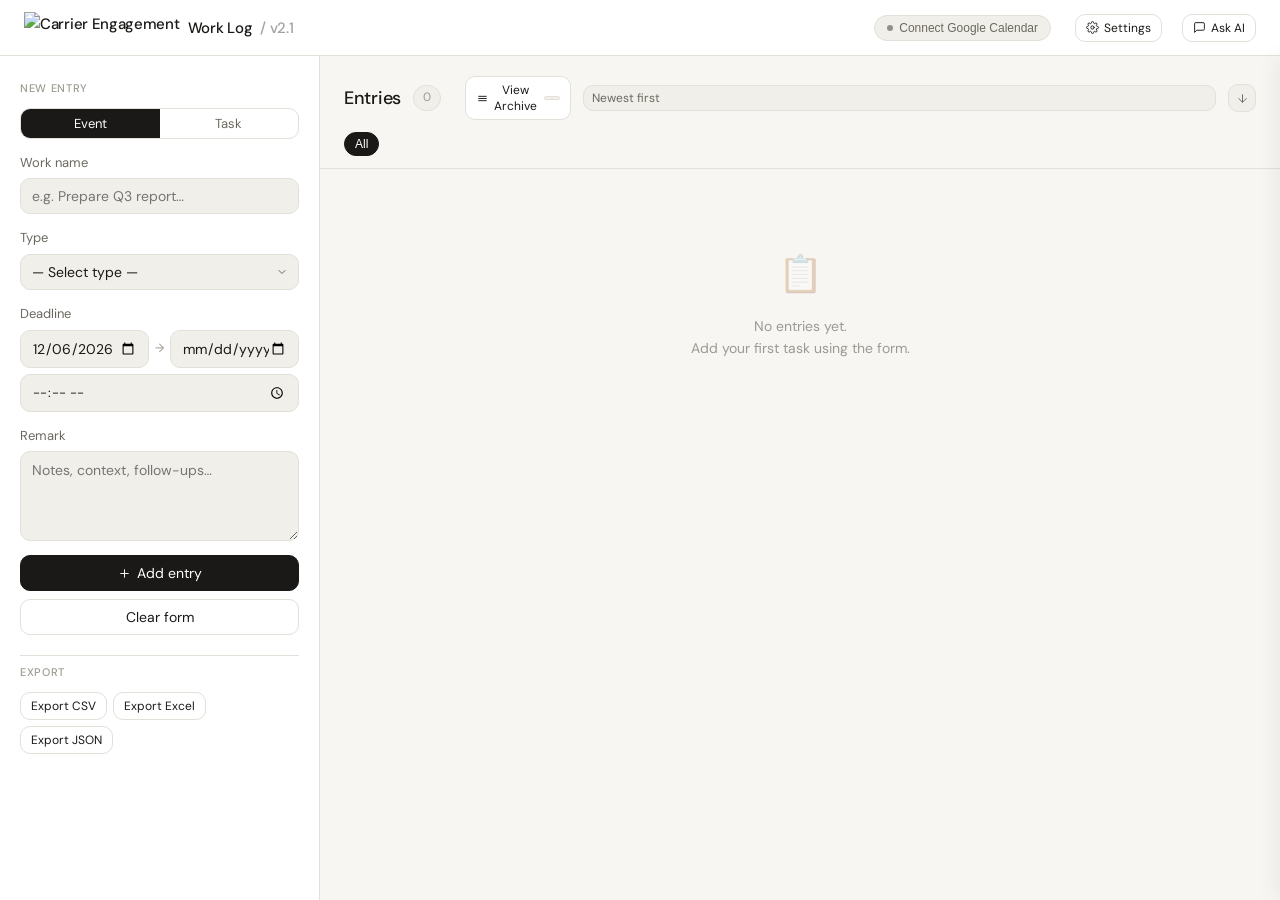
==== Project/worklog.html @ a1c1a995 "Update GCal connect instructions and add run-worklog skill - Revise Connect to Google Calendar modal" ====
<!DOCTYPE html>
<html lang="en">
<head>
<meta charset="UTF-8"/>
<meta name="viewport" content="width=device-width, initial-scale=1.0"/>
<title>Work Log</title>
<link rel="preconnect" href="https://fonts.googleapis.com"/>
<link rel="preconnect" href="https://fonts.gstatic.com" crossorigin/>
<link href="https://fonts.googleapis.com/css2?family=DM+Sans:ital,opsz,wght@0,9..40,300;0,9..40,400;0,9..40,500;1,9..40,300&family=DM+Mono:wght@400;500&display=swap" rel="stylesheet"/>
<style>
*{box-sizing:border-box;margin:0;padding:0;}
:root{
  --bg:#F7F6F3;--surface:#FFFFFF;--surface2:#F0EFE9;
  --border:#E2E0D8;--border2:#C8C6BC;
  --text:#1A1917;--text2:#6B6860;--text3:#9C9A92;
  --accent:#1A1917;--accent-text:#FFFFFF;
  --success:#2D6A4F;--success-bg:#D8F3DC;
  --warn:#92400E;--warn-bg:#FEF3C7;
  --danger:#991B1B;--danger-bg:#FEE2E2;
  --info:#1E40AF;--info-bg:#DBEAFE;
  --radius:10px;--radius-lg:14px;
  --font:'DM Sans',system-ui,sans-serif;
  --mono:'DM Mono',monospace;
  --shadow:0 1px 3px rgba(0,0,0,.06),0 1px 2px rgba(0,0,0,.04);
}
body{font-family:var(--font);background:var(--bg);color:var(--text);min-height:100vh;font-size:15px;line-height:1.6;}
a{color:inherit;}

/* Layout */
.app{display:grid;grid-template-columns:320px 1fr;grid-template-rows:auto 1fr;min-height:100vh;}
.topbar{grid-column:1/-1;background:var(--surface);border-bottom:1px solid var(--border);padding:0 24px;height:56px;display:flex;align-items:center;gap:16px;}
.topbar-logo{font-size:15px;font-weight:500;letter-spacing:-.3px;}
.topbar-logo span{opacity:.4;}
.topbar-spacer{flex:1;}
.gcal-pill{display:flex;align-items:center;gap:6px;font-size:12px;padding:5px 12px;border-radius:99px;border:1px solid var(--border);background:var(--surface2);color:var(--text2);cursor:pointer;transition:border-color .15s;}
.gcal-pill:hover{border-color:var(--border2);}
.gcal-pill.connected{background:var(--success-bg);color:var(--success);border-color:rgba(45,106,79,.25);}
.gcal-dot{width:6px;height:6px;border-radius:50%;background:currentColor;opacity:.7;}

/* Sidebar */
.sidebar{background:var(--surface);border-right:1px solid var(--border);padding:24px 20px;display:flex;flex-direction:column;gap:20px;overflow-y:auto;}
.section-label{font-size:11px;font-weight:500;letter-spacing:.06em;text-transform:uppercase;color:var(--text3);margin-bottom:10px;}
label.field-label{display:block;font-size:13px;color:var(--text2);margin-bottom:5px;font-weight:400;}
input[type=text],input[type=date],input[type=time],textarea,select{
  display:block;width:100%;min-width:0;font-family:var(--font);font-size:14px;
  background:var(--surface2);border:1px solid var(--border);border-radius:var(--radius);
  padding:8px 11px;color:var(--text);outline:none;transition:border-color .15s,box-shadow .15s;
  appearance:none;-webkit-appearance:none;
}
input[type=text]:focus,input[type=date]:focus,input[type=time]:focus,textarea:focus,select:focus{
  border-color:var(--border2);box-shadow:0 0 0 3px rgba(26,25,23,.06);
}
select{background-image:url("data:image/svg+xml,%3Csvg xmlns='http://www.w3.org/2000/svg' width='12' height='12' viewBox='0 0 24 24' fill='none' stroke='%236B6860' stroke-width='2' stroke-linecap='round' stroke-linejoin='round'%3E%3Cpath d='M6 9l6 6 6-6'/%3E%3C/svg%3E");background-repeat:no-repeat;background-position:right 10px center;padding-right:28px;}
textarea{resize:vertical;min-height:90px;line-height:1.5;}
.form-group{margin-bottom:14px;}
.form-group:last-child{margin-bottom:0;}
.btn{display:inline-flex;align-items:center;justify-content:center;gap:6px;font-family:var(--font);font-size:14px;font-weight:400;padding:8px 16px;border-radius:var(--radius);border:1px solid var(--border);background:var(--surface);color:var(--text);cursor:pointer;transition:all .15s;}
.btn:hover{background:var(--surface2);}
.btn-primary{background:var(--accent);color:var(--accent-text);border-color:var(--accent);}
.btn-primary:hover{opacity:.88;background:var(--accent);}
.btn-sm{font-size:12px;padding:5px 10px;}
.btn-danger{color:var(--danger);border-color:rgba(153,27,27,.2);}
.btn-danger:hover{background:var(--danger-bg);}
.sidebar-actions{display:flex;flex-direction:column;gap:8px;}

/* Main */
.main{display:flex;flex-direction:column;overflow:hidden;}
.main-header{padding:20px 24px 0;display:flex;align-items:center;gap:12px;}
.main-header h1{font-size:18px;font-weight:500;letter-spacing:-.3px;}
.entry-count{font-size:12px;color:var(--text3);background:var(--surface2);border:1px solid var(--border);padding:2px 9px;border-radius:99px;}
.main-header-spacer{flex:1;}
.filter-bar{padding:12px 24px;display:flex;gap:6px;flex-wrap:wrap;border-bottom:1px solid var(--border);}
.filter-chip{font-size:12px;padding:4px 10px;border-radius:99px;border:1px solid var(--border);background:var(--surface);color:var(--text2);cursor:pointer;transition:all .12s;}
.filter-chip:hover{border-color:var(--border2);}
.filter-chip.active{background:var(--text);color:#fff;border-color:var(--text);}
.entries{padding:16px 24px;overflow-y:auto;flex:1;display:flex;flex-direction:column;gap:10px;}
.empty-state{text-align:center;padding:60px 24px;color:var(--text3);}
.empty-icon{font-size:36px;margin-bottom:12px;opacity:.3;}
.empty-state p{font-size:14px;}

/* Entry card */
.entry-card{background:var(--surface);border:1px solid var(--border);border-radius:var(--radius-lg);padding:14px 16px;box-shadow:var(--shadow);transition:border-color .15s;}
.entry-card:hover{border-color:var(--border2);}
.entry-card.editing{border-color:var(--border2);box-shadow:0 0 0 3px rgba(26,25,23,.06);}
.entry-top{display:flex;align-items:flex-start;gap:10px;}
.entry-body{flex:1;min-width:0;}
.entry-name{font-size:15px;font-weight:500;color:var(--text);margin-bottom:4px;line-height:1.4;}
.entry-remark{font-size:13px;color:var(--text2);margin-bottom:8px;white-space:pre-wrap;word-break:break-word;}
.entry-meta{display:flex;gap:6px;flex-wrap:wrap;align-items:center;}
.chip{display:inline-flex;align-items:center;gap:4px;font-size:11px;padding:2px 8px;border-radius:99px;border:1px solid var(--border);background:var(--surface2);color:var(--text2);}
.chip.type{background:var(--info-bg);color:var(--info);border-color:rgba(30,64,175,.2);}
.chip.overdue{background:var(--danger-bg);color:var(--danger);border-color:rgba(153,27,27,.25);}
.chip.soon{background:var(--warn-bg);color:var(--warn);border-color:rgba(146,64,14,.25);}
.entry-actions{display:flex;gap:4px;flex-shrink:0;}
.icon-btn{width:30px;height:30px;border-radius:8px;border:none;background:transparent;cursor:pointer;color:var(--text3);display:flex;align-items:center;justify-content:center;transition:all .12s;}
.icon-btn:hover{background:var(--surface2);color:var(--text);}
.icon-btn.del:hover{background:var(--danger-bg);color:var(--danger);}
.icon-btn.cal:hover{background:var(--info-bg);color:var(--info);}
/* Edit mode fields */
.edit-fields{display:flex;flex-direction:column;gap:8px;margin-top:10px;padding-top:10px;border-top:1px solid var(--border);}
.edit-row2{display:grid;grid-template-columns:1fr 1fr 1fr;gap:8px;}
.edit-actions{display:flex;gap:6px;justify-content:flex-end;margin-top:6px;}

/* AI Chat Panel */
.ai-panel{position:fixed;right:0;top:56px;width:360px;height:calc(100vh - 56px);background:var(--surface);border-left:1px solid var(--border);display:flex;flex-direction:column;transform:translateX(100%);transition:transform .25s cubic-bezier(.4,0,.2,1);z-index:50;box-shadow:-4px 0 20px rgba(0,0,0,.06);}
.ai-panel.open{transform:translateX(0);}
.ai-panel-header{padding:16px 18px;border-bottom:1px solid var(--border);display:flex;align-items:center;gap:10px;}
.ai-panel-header h2{font-size:14px;font-weight:500;flex:1;}
.ai-badge{font-size:10px;font-weight:500;letter-spacing:.04em;padding:2px 7px;border-radius:99px;background:var(--surface2);border:1px solid var(--border);color:var(--text3);}
.ai-messages{flex:1;overflow-y:auto;padding:16px;display:flex;flex-direction:column;gap:12px;}
.ai-msg{max-width:90%;font-size:13px;line-height:1.6;}
.ai-msg.user{align-self:flex-end;background:var(--text);color:#fff;padding:8px 12px;border-radius:12px 12px 3px 12px;}
.ai-msg.bot{align-self:flex-start;background:var(--surface2);color:var(--text);padding:8px 12px;border-radius:3px 12px 12px 12px;border:1px solid var(--border);}
.ai-msg.bot.loading{color:var(--text3);}
.ai-input-row{padding:12px 16px;border-top:1px solid var(--border);display:flex;gap:8px;}
.ai-input-row input{flex:1;font-size:13px;}
.ai-suggestions{padding:0 16px 12px;display:flex;flex-wrap:wrap;gap:5px;}
.ai-suggest{font-size:11px;padding:4px 9px;border-radius:99px;border:1px solid var(--border);background:transparent;color:var(--text2);cursor:pointer;transition:all .12s;}
.ai-suggest:hover{background:var(--surface2);border-color:var(--border2);}

/* GCal modal */
.modal-overlay{position:fixed;inset:0;background:rgba(0,0,0,.35);z-index:100;display:flex;align-items:center;justify-content:center;opacity:0;pointer-events:none;transition:opacity .2s;}
.modal-overlay.open{opacity:1;pointer-events:auto;}
.modal{background:var(--surface);border-radius:var(--radius-lg);padding:24px;width:440px;max-width:calc(100vw - 32px);box-shadow:0 20px 60px rgba(0,0,0,.15);}
.modal h2{font-size:16px;font-weight:500;margin-bottom:6px;}
.modal p{font-size:13px;color:var(--text2);margin-bottom:16px;line-height:1.6;}
.modal-steps{font-size:13px;color:var(--text2);margin-bottom:16px;line-height:1.8;counter-reset:step;}
.modal-steps li{counter-increment:step;list-style:none;padding-left:22px;position:relative;}
.modal-steps li::before{content:counter(step);position:absolute;left:0;width:16px;height:16px;border-radius:50%;background:var(--surface2);border:1px solid var(--border);font-size:10px;display:flex;align-items:center;justify-content:center;top:4px;font-family:var(--mono);}
.modal-actions{display:flex;gap:8px;justify-content:flex-end;}
.mono{font-family:var(--mono);font-size:12px;background:var(--surface2);padding:2px 6px;border-radius:4px;border:1px solid var(--border);}

/* Toast */
.toast{position:fixed;bottom:24px;left:50%;transform:translateX(-50%) translateY(16px);background:var(--text);color:#fff;padding:9px 18px;border-radius:var(--radius);font-size:13px;box-shadow:0 4px 16px rgba(0,0,0,.15);opacity:0;transition:all .25s;pointer-events:none;z-index:200;white-space:nowrap;}
.toast.show{opacity:1;transform:translateX(-50%) translateY(0);}

/* Sort bar */
.sort-select{font-size:12px;padding:4px 24px 4px 8px;border-radius:var(--radius);border:1px solid var(--border);background:var(--surface2);color:var(--text2);cursor:pointer;}
.sort-dir-btn{width:28px;height:28px;border-radius:var(--radius);border:1px solid var(--border);background:var(--surface2);color:var(--text2);cursor:pointer;display:inline-flex;align-items:center;justify-content:center;transition:all .15s;flex-shrink:0;}
.sort-dir-btn:hover{border-color:var(--border2);color:var(--text);}

/* Settings overlay */
.settings-overlay{position:fixed;inset:0;background:var(--bg);z-index:150;display:flex;flex-direction:column;transform:translateX(100%);transition:transform .3s cubic-bezier(.4,0,.2,1);}
.settings-overlay.open{transform:translateX(0);}
.settings-topbar{height:56px;background:var(--surface);border-bottom:1px solid var(--border);display:flex;align-items:center;gap:16px;padding:0 24px;flex-shrink:0;}
.settings-topbar h2{font-size:15px;font-weight:500;flex:1;}
.settings-body{flex:1;overflow-y:auto;padding:32px 24px;max-width:720px;margin:0 auto;width:100%;display:flex;flex-direction:column;gap:32px;}
.settings-section{background:var(--surface);border:1px solid var(--border);border-radius:var(--radius-lg);padding:20px 22px;}
.settings-section h3{font-size:13px;font-weight:500;margin-bottom:4px;}
.settings-section .desc{font-size:12px;color:var(--text3);margin-bottom:16px;line-height:1.6;}
.type-row{display:flex;align-items:center;gap:10px;padding:7px 0;border-bottom:1px solid var(--border);}
.type-row:last-child{border-bottom:none;}
.type-color-swatch{width:22px;height:22px;border-radius:5px;border:1px solid var(--border);flex-shrink:0;cursor:pointer;}
.type-label{flex:1;font-size:13px;}
.type-gcal-select{font-size:12px;padding:3px 22px 3px 7px;border-radius:6px;border:1px solid var(--border);background:var(--surface2);color:var(--text2);}
.color-input-wrap{display:flex;align-items:center;gap:6px;}
.color-input-wrap input[type=color]{width:30px;height:30px;padding:2px;border:1px solid var(--border);border-radius:6px;cursor:pointer;background:var(--surface2);}
.color-input-wrap input[type=text]{width:90px;font-size:12px;font-family:var(--mono);padding:5px 8px;}
.add-type-row{display:flex;gap:8px;margin-top:14px;}
.add-type-row input{flex:1;}

/* Changelog modal */
.changelog-body{max-height:60vh;overflow-y:auto;margin:16px 0;}
.cl-version{margin-bottom:18px;}
.cl-version-header{font-size:13px;font-weight:500;color:var(--text);margin-bottom:6px;display:flex;align-items:center;gap:8px;}
.cl-version-tag{font-size:10px;font-weight:500;padding:2px 7px;border-radius:99px;background:var(--success-bg);color:var(--success);border:1px solid rgba(45,106,79,.2);}
.cl-version-tag.old{background:var(--surface2);color:var(--text3);border-color:var(--border);}
.cl-items{font-size:12px;color:var(--text2);line-height:1.9;padding-left:0;list-style:none;}
.cl-items li::before{content:'·  ';color:var(--text3);}

/* Deadline range */
.deadline-range-sep{font-size:12px;color:var(--text3);display:flex;align-items:center;padding:0 2px;flex-shrink:0;}

/* Event/Task mode toggle */
.sync-mode-toggle{display:flex;border:1px solid var(--border);border-radius:var(--radius);overflow:hidden;margin-bottom:14px;}
.sync-mode-btn{flex:1;font-family:var(--font);font-size:13px;padding:6px 0;border:none;background:transparent;color:var(--text2);cursor:pointer;transition:all .15s;}
.sync-mode-btn.active{background:var(--accent);color:var(--accent-text);}
.sync-mode-btn:not(.active):hover{background:var(--surface2);}
.chip.task-mode{background:#EDE9FE;color:#5B21B6;border-color:rgba(91,33,182,.25);}

svg.icon{width:15px;height:15px;stroke:currentColor;fill:none;stroke-width:1.75;stroke-linecap:round;stroke-linejoin:round;flex-shrink:0;}
svg.icon.sm{width:13px;height:13px;}

@media(max-width:700px){
  .app{grid-template-columns:1fr;}
  .sidebar{border-right:none;border-bottom:1px solid var(--border);}
  .ai-panel{width:100%;top:56px;}
}
</style>
<script src="https://cdnjs.cloudflare.com/ajax/libs/xlsx/0.18.5/xlsx.full.min.js"></script>
</head>
<body>

<div class="app" id="app">

  <!-- TOPBAR -->
  <header class="topbar">
    <div class="topbar-logo" style="display:flex;align-items:center;gap:8px;"><img src="ce-logo.png" alt="Carrier Engagement" style="height:32px;width:auto;display:block;"/>Work Log <span id="version-pill" onclick="openChangelog()" style="cursor:pointer;text-decoration:none;" title="View changelog">/ v2.1</span></div>
    <div class="topbar-spacer"></div>
    <button class="gcal-pill" id="gcal-pill" onclick="openGCalModal()">
      <div class="gcal-dot"></div>
      <span id="gcal-pill-text">Connect Google Calendar</span>
    </button>
    <button class="btn btn-sm" onclick="openSettings()" style="gap:5px;margin-left:8px;" title="Settings">
      <svg class="icon sm" viewBox="0 0 24 24"><circle cx="12" cy="12" r="3"/><path d="M19.4 15a1.65 1.65 0 0 0 .33 1.82l.06.06a2 2 0 0 1-2.83 2.83l-.06-.06a1.65 1.65 0 0 0-1.82-.33 1.65 1.65 0 0 0-1 1.51V21a2 2 0 0 1-4 0v-.09A1.65 1.65 0 0 0 9 19.4a1.65 1.65 0 0 0-1.82.33l-.06.06a2 2 0 0 1-2.83-2.83l.06-.06A1.65 1.65 0 0 0 4.68 15a1.65 1.65 0 0 0-1.51-1H3a2 2 0 0 1 0-4h.09A1.65 1.65 0 0 0 4.6 9a1.65 1.65 0 0 0-.33-1.82l-.06-.06a2 2 0 0 1 2.83-2.83l.06.06A1.65 1.65 0 0 0 9 4.68a1.65 1.65 0 0 0 1-1.51V3a2 2 0 0 1 4 0v.09a1.65 1.65 0 0 0 1 1.51 1.65 1.65 0 0 0 1.82-.33l.06-.06a2 2 0 0 1 2.83 2.83l-.06.06A1.65 1.65 0 0 0 19.4 9a1.65 1.65 0 0 0 1.51 1H21a2 2 0 0 1 0 4h-.09a1.65 1.65 0 0 0-1.51 1z"/></svg>
      Settings
    </button>
    <button class="btn btn-sm" onclick="toggleAI()" id="ai-toggle-btn" style="gap:5px;margin-left:4px;">
      <svg class="icon sm" viewBox="0 0 24 24"><path d="M21 15a2 2 0 0 1-2 2H7l-4 4V5a2 2 0 0 1 2-2h14a2 2 0 0 1 2 2z"/></svg>
      Ask AI
    </button>
  </header>

  <!-- SIDEBAR: Add Entry Form -->
  <aside class="sidebar">
    <div>
      <div class="section-label">New entry</div>
      <div class="sync-mode-toggle">
        <button class="sync-mode-btn active" id="mode-event-btn" onclick="setSyncMode('event')">Event</button>
        <button class="sync-mode-btn" id="mode-task-btn" onclick="setSyncMode('task')">Task</button>
      </div>
      <div class="form-group">
        <label class="field-label" for="f-name">Work name</label>
        <input type="text" id="f-name" placeholder="e.g. Prepare Q3 report…"/>
      </div>
      <div class="form-group">
        <label class="field-label" for="f-type">Type</label>
        <select id="f-type"></select>
      </div>
      <div class="form-group">
        <label class="field-label" id="f-deadline-label">Deadline</label>
        <div id="f-deadline-range" style="display:grid;grid-template-columns:1fr auto 1fr;gap:4px;align-items:center;margin-bottom:6px;max-width:100%;overflow:hidden;">
          <input type="date" id="f-deadline" style="min-width:0;width:100%;"/>
          <span class="deadline-range-sep">→</span>
          <input type="date" id="f-deadline-end" style="min-width:0;width:100%;" title="End date (optional — leave blank for single day)"/>
        </div>
        <div id="f-deadline-single" style="display:none;margin-bottom:6px;">
          <input type="date" id="f-deadline-task" style="min-width:0;width:100%;"/>
        </div>
        <input type="time" id="f-time" placeholder="Time (optional)" style="font-size:13px;"/>
      </div>
      <div class="form-group">
        <label class="field-label" for="f-remark">Remark</label>
        <textarea id="f-remark" placeholder="Notes, context, follow-ups…"></textarea>
      </div>
      <div class="sidebar-actions">
        <button class="btn btn-primary" onclick="addEntry()">
          <svg class="icon sm" viewBox="0 0 24 24"><line x1="12" y1="5" x2="12" y2="19"/><line x1="5" y1="12" x2="19" y2="12"/></svg>
          Add entry
        </button>
        <button class="btn" onclick="clearForm()">Clear form</button>
      </div>
    </div>

    <div style="padding-top:8px;border-top:1px solid var(--border);">
      <div class="section-label">Export</div>
      <div style="display:flex;gap:6px;flex-wrap:wrap;">
        <button class="btn btn-sm" onclick="exportCSV()">Export CSV</button>
        <button class="btn btn-sm" onclick="exportXLSX()">Export Excel</button>
        <button class="btn btn-sm" onclick="exportJSON()">Export JSON</button>
      </div>
    </div>
  </aside>

  <!-- MAIN: Entries -->
  <main class="main">
    <div class="main-header">
      <h1 id="main-title">Entries</h1>
      <span class="entry-count" id="entry-count">0</span>
      <div class="main-header-spacer"></div>
      <button class="btn btn-sm" id="view-toggle-btn" onclick="toggleView()" style="gap:5px;background:var(--surface);">
        <svg class="icon sm" viewBox="0 0 24 24"><path d="M5 8h14M5 12h14M5 16h14"/></svg>
        <span id="view-toggle-label">View Archive</span><span id="archive-count" style="font-size:11px;background:var(--surface2);border:1px solid var(--border);border-radius:99px;padding:1px 7px;margin-left:2px;"></span>
      </button>
      <select class="sort-select" id="sort-select" onchange="setSortAndRender(this.value)">
        <option value="newest">Newest first</option>
        <option value="oldest">Oldest first</option>
        <option value="deadline">By deadline</option>
        <option value="name">By name A–Z</option>
      </select>
      <button class="sort-dir-btn" id="sort-dir-btn" onclick="toggleSortDir()" title="Toggle sort direction">
        <svg class="icon sm" viewBox="0 0 24 24"><line x1="12" y1="5" x2="12" y2="19"/><polyline points="19 12 12 19 5 12"/></svg>
      </button>
    </div>
    <div class="filter-bar" id="filter-bar"></div>
    <div class="entries" id="entries-list"></div>
  </main>
</div>

<!-- AI Panel -->
<div class="ai-panel" id="ai-panel">
  <div class="ai-panel-header">
    <svg class="icon" viewBox="0 0 24 24"><path d="M12 2a8 8 0 0 0-8 8c0 3 1.6 5.6 4 7.1V20h8v-2.9c2.4-1.5 4-4.1 4-7.1a8 8 0 0 0-8-8z"/><line x1="9" y1="21" x2="15" y2="21"/></svg>
    <h2>AI Assistant</h2>
    <span class="ai-badge" id="ai-model-badge">Not connected</span>
    <button class="icon-btn" onclick="toggleAI()" style="margin-left:auto;">
      <svg class="icon sm" viewBox="0 0 24 24"><line x1="18" y1="6" x2="6" y2="18"/><line x1="6" y1="6" x2="18" y2="18"/></svg>
    </button>
  </div>
  <!-- API key setup -->
  <div id="ai-setup" style="padding:16px;border-bottom:1px solid var(--border);background:var(--surface2);">
    <div style="font-size:13px;font-weight:500;margin-bottom:6px;">Connect AI (free)</div>
    <div style="font-size:12px;color:var(--text2);margin-bottom:10px;line-height:1.6;">
      Get a free API key from <a href="https://console.groq.com/keys" target="_blank" style="color:var(--info)">console.groq.com/keys</a> — free, no credit card needed. Sign in with Google, click <strong>Create API Key</strong>, copy and paste below.
    </div>
    <div style="display:flex;gap:6px;">
      <input type="password" id="ai-key-input" placeholder="gsk_…" style="flex:1;font-size:12px;padding:6px 9px;"/>
      <button class="btn btn-primary btn-sm" onclick="saveAIKey()">Save</button>
    </div>
    <div style="font-size:11px;color:var(--text3);margin-top:6px;">Key is saved locally in your browser only.</div>
  </div>
  <!-- Model selector (shown when connected) -->
  <div id="ai-model-row" style="display:none;padding:10px 16px;border-bottom:1px solid var(--border);background:var(--surface2);align-items:center;gap:8px;">
    <span style="font-size:12px;color:var(--text2);flex-shrink:0;">Model:</span>
    <select id="ai-model-select" style="flex:1;font-size:12px;padding:4px 8px;" onchange="saveModel()">
      <option value="llama-3.3-70b-versatile">Llama 3.3 70B (recommended)</option>
      <option value="llama-3.1-8b-instant">Llama 3.1 8B (fastest)</option>
    </select>
    <button class="btn btn-sm" onclick="testModel()" style="font-size:11px;padding:4px 8px;flex-shrink:0;">Test</button>
    <button class="btn btn-sm btn-danger" onclick="disconnectAI()" style="font-size:11px;padding:4px 8px;flex-shrink:0;">Disconnect</button>
  </div>
  <div id="ai-custom-model-row" style="display:none;padding:0 16px 10px;background:var(--surface2);border-bottom:1px solid var(--border);">
    <input type="text" id="ai-custom-model-input" placeholder="e.g. mistralai/mistral-7b-instruct:free" style="font-size:12px;padding:6px 9px;" oninput="saveCustomModel()"/>
    <div style="font-size:11px;color:var(--text3);margin-top:4px;">Find model names at <a href="https://console.groq.com/docs/models" target="_blank" style="color:var(--info)">console.groq.com/docs/models</a></div>
  </div>
  <div class="ai-messages" id="ai-messages">
    <div class="ai-msg bot">Paste your free Groq key above to get started. Once connected, I can summarise tasks, find overdue items, add or edit entries, and more.</div>
  </div>
  <div class="ai-suggestions">
    <button class="ai-suggest" onclick="aiSuggest('Summarise my current tasks')">Summarise tasks</button>
    <button class="ai-suggest" onclick="aiSuggest('Which tasks are overdue?')">Overdue tasks</button>
    <button class="ai-suggest" onclick="aiSuggest('What is due this week?')">Due this week</button>
    <button class="ai-suggest" onclick="aiSuggest('Add a task: Team standup, Type: Meeting, Deadline: today')">Add a task</button>
  </div>
  <div class="ai-input-row">
    <input type="text" id="ai-input" placeholder="Ask anything about your work log…" onkeydown="if(event.key==='Enter')sendAI()"/>
    <button class="btn btn-primary btn-sm" onclick="sendAI()">Send</button>
  </div>
</div>

<!-- Google Calendar Modal -->
<div class="modal-overlay" id="gcal-modal">
  <div class="modal">
    <h2>Connect Google Calendar</h2>
    <p style="color:var(--success);background:var(--success-bg);padding:8px 12px;border-radius:8px;font-size:13px;margin-bottom:12px;">✓ The Google Calendar API is completely free — no subscription needed. You only need a free Google account.</p>
    <p>One-time setup (about 5 minutes). After this, connecting is just: <strong>1. Paste Client ID → 2. Click Authorise → 3. Approve in popup</strong> (that's it!):</p>
    <ol class="modal-steps">
      <li>Go to <a href="https://console.cloud.google.com" target="_blank" style="color:var(--info)">console.cloud.google.com</a> and sign in with any Google account. Click <strong>Select a project → New Project</strong>, give it any name, click Create.</li>
      <li>In the search bar type <strong>Google Calendar API</strong>, click it, then click <strong>Enable</strong>. Then do the same for <strong>Google Tasks API</strong>.</li>
      <li>Go to <strong>APIs &amp; Services → Credentials → Create Credentials → OAuth client ID</strong>. Choose <em>Web application</em>. Under "Authorised JavaScript origins" add <span class="mono">https://famelx.github.io</span> and under "Authorised redirect URIs" add <span class="mono">https://famelx.github.io/Work-Log/</span>. Click Create.</li>
      <li>Copy the <strong>Client ID</strong> (the long string ending in <span class="mono">.apps.googleusercontent.com</span>) and paste it below, then click <strong>Authorise with Google</strong>.</li>
    </ol>
    <div class="form-group"><label class="field-label">OAuth Client ID</label><input type="text" id="gcal-client-id" placeholder="xxxx.apps.googleusercontent.com"/></div>
    <div id="gcal-token-section" style="display:none;">
      <p style="font-size:13px;color:var(--success);background:var(--success-bg);padding:8px 12px;border-radius:8px;margin:12px 0 8px;line-height:1.6;"><strong>✓ Popup opened.</strong> A Google sign-in window appeared. <strong>Just approve access</strong> — this page will automatically detect it and connect. No copy-paste needed!</p>
      <p style="font-size:12px;color:var(--text3);margin:12px 0 8px;line-height:1.5;"><em>If the popup was blocked or something goes wrong, you can manually paste the token as a fallback:</em></p>
      <div class="form-group"><label class="field-label">Access token (fallback only)</label><input type="text" id="gcal-token-input" placeholder="ya29.a0…"/></div>
    </div>
    <div class="modal-actions" id="gcal-modal-actions">
      <button class="btn" onclick="closeGCalModal()">Cancel</button>
      <button class="btn btn-primary" onclick="gcalAuthorise()">Authorise with Google</button>
    </div>
  </div>
</div>

<!-- Settings Overlay -->
<div class="settings-overlay" id="settings-overlay">
  <div class="settings-topbar">
    <button class="icon-btn" onclick="closeSettings()" title="Back">
      <svg class="icon" viewBox="0 0 24 24"><line x1="19" y1="12" x2="5" y2="12"/><polyline points="12 19 5 12 12 5"/></svg>
    </button>
    <h2>Settings</h2>
    <button class="btn btn-primary btn-sm" onclick="saveSettings()">Save changes</button>
  </div>
  <div class="settings-body">

    <!-- Task Types -->
    <div class="settings-section">
      <h3>Task Types</h3>
      <div class="desc">Add or remove types available in the entry form. Built-in types cannot be removed.</div>
      <div id="settings-types-list"></div>
      <div class="add-type-row">
        <input type="text" id="new-type-input" placeholder="New type name…" onkeydown="if(event.key==='Enter')addCustomType()"/>
        <button class="btn btn-sm btn-primary" onclick="addCustomType()">Add</button>
      </div>
    </div>

    <!-- Type Colours -->
    <div class="settings-section">
      <h3>Type Colours</h3>
      <div class="desc">Set a colour for each type. This colour appears on entry cards and is used when syncing to Google Calendar.<br>
      Google Calendar colour IDs: 1 Lavender · 2 Sage · 3 Grape · 4 Flamingo · 5 Banana · 6 Tangerine · 7 Peacock · 8 Graphite · 9 Blueberry · 10 Basil · 11 Tomato</div>
      <div id="settings-colors-list"></div>
    </div>

    <!-- UI Colours -->
    <div class="settings-section">
      <h3>Interface Colour</h3>
      <div class="desc">Customise the accent colour used for primary buttons and highlights.</div>
      <div style="display:flex;flex-direction:column;gap:12px;">
        <div style="display:flex;align-items:center;gap:12px;">
          <span style="font-size:13px;color:var(--text2);width:120px;">Accent colour</span>
          <div class="color-input-wrap">
            <input type="color" id="ui-accent-color" value="#1A1917"/>
            <input type="text" id="ui-accent-hex" placeholder="#1A1917" oninput="syncColorFromHex('ui-accent-color','ui-accent-hex')"/>
          </div>
        </div>
        <div style="display:flex;align-items:center;gap:12px;">
          <span style="font-size:13px;color:var(--text2);width:120px;">Background</span>
          <div class="color-input-wrap">
            <input type="color" id="ui-bg-color" value="#F7F6F3"/>
            <input type="text" id="ui-bg-hex" placeholder="#F7F6F3" oninput="syncColorFromHex('ui-bg-color','ui-bg-hex')"/>
          </div>
        </div>
        <div style="display:flex;align-items:center;gap:12px;">
          <span style="font-size:13px;color:var(--text2);width:120px;">Surface</span>
          <div class="color-input-wrap">
            <input type="color" id="ui-surface-color" value="#FFFFFF"/>
            <input type="text" id="ui-surface-hex" placeholder="#FFFFFF" oninput="syncColorFromHex('ui-surface-color','ui-surface-hex')"/>
          </div>
        </div>
        <button class="btn btn-sm" onclick="resetUIColors()" style="align-self:flex-start;">Reset to defaults</button>
      </div>
    </div>

  </div>
</div>

<!-- Changelog Modal -->
<div class="modal-overlay" id="changelog-modal">
  <div class="modal" style="max-width:500px;width:calc(100vw - 32px);">
    <h2>Changelog</h2>
    <div class="changelog-body">
      <div class="cl-version">
        <div class="cl-version-header">v2.1 — June 2025 <span class="cl-version-tag">Latest</span></div>
        <ul class="cl-items">
          <li>Settings page: customise task types, per-type colours with GCal colour ID mapping, and UI accent/background colours</li>
          <li>Deadline date ranges: set a start and end date for multi-day tasks; GCal events span the full range</li>
          <li>Sort direction toggle: flip any sort mode between ascending and descending with one click</li>
          <li>Changelog now embedded in-app (this modal)</li>
        </ul>
      </div>
      <div class="cl-version">
        <div class="cl-version-header">v2.0 <span class="cl-version-tag old">Previous</span></div>
        <ul class="cl-items">
          <li>Google Calendar sync — push, patch on edit, delete on permanent delete, duplicate check</li>
          <li>AI assistant via Groq (Llama 3.3 70B / 3.1 8B) with model switcher and test button</li>
          <li>Archive system: entries move to archive instead of permanent delete, restorable</li>
          <li>Export to CSV (UTF-8 BOM for Thai), Excel (.xlsx via SheetJS), and JSON</li>
          <li>Filter by type chips, sort by newest/oldest/deadline/name</li>
          <li>View Archive toggle with entry count badge</li>
        </ul>
      </div>
      <div class="cl-version">
        <div class="cl-version-header">v1.0 <span class="cl-version-tag old">Initial</span></div>
        <ul class="cl-items">
          <li>Add, edit, delete entries with name, type, deadline, time, remark fields</li>
          <li>localStorage persistence — private per browser</li>
          <li>Responsive two-column layout (sidebar + main)</li>
        </ul>
      </div>
    </div>
    <div class="modal-actions">
      <button class="btn btn-primary" onclick="closeChangelog()">Close</button>
    </div>
  </div>
</div>

<div class="toast" id="toast"></div>

<script>
// ── State ──────────────────────────────────────────────────────────────────
let entries = JSON.parse(localStorage.getItem('wl2_entries') || '[]');
let archived = JSON.parse(localStorage.getItem('wl2_archived') || '[]');
let viewMode = 'active'; // 'active' or 'archive'
let gcalToken = localStorage.getItem('wl2_gcal_token') || null;
let filterType = 'All';
let sortMode = 'newest';
let sortDir = 'desc'; // 'desc' or 'asc'
let editingId = null;
let syncMode = 'event'; // 'event' or 'task'

// ── Settings state ─────────────────────────────────────────────────────────
const BUILTIN_TYPES = ['Meeting','Review','Report','Research','Other'];

function fmtTime12(t){
  if(!t) return '';
  const [h,m] = t.split(':');
  const hr = parseInt(h);
  return (hr%12||12)+':'+m+' '+(hr<12?'AM':'PM');
}

function buildGTaskTitle(entry){
  return entry.time ? `${fmtTime12(entry.time)} | ${entry.name}` : entry.name;
}
let customTypes = JSON.parse(localStorage.getItem('wl2_custom_types') || '[]');
let typeColors = JSON.parse(localStorage.getItem('wl2_type_colors') || '{}');
let typeGCalIds = JSON.parse(localStorage.getItem('wl2_type_gcal_ids') || '{}');
let uiColors = JSON.parse(localStorage.getItem('wl2_ui_colors') || '{}');

function allTypes(){ return [...BUILTIN_TYPES, ...customTypes]; }

// ── OAuth token auto-capture ───────────────────────────────────────────────
// If this page load is the OAuth popup (URL has #access_token=...), grab the
// token, hand it back to the window that opened us, then close.
(function captureOAuthRedirect(){
  if(location.hash && location.hash.indexOf('access_token=')!==-1){
    const params = new URLSearchParams(location.hash.slice(1));
    const token = params.get('access_token');
    if(token && window.opener){
      try{ window.opener.postMessage({type:'wl2_gcal_token', token}, location.origin); }catch(e){}
      // Clean the token out of the address bar then close the popup.
      history.replaceState(null,'',location.pathname + location.search);
      window.close();
    }
  }
})();

// Main-window listener: receive the token the popup sent and connect.
window.addEventListener('message', function(ev){
  if(ev.origin !== location.origin) return;
  if(ev.data && ev.data.type==='wl2_gcal_token' && ev.data.token){
    gcalApplyToken(ev.data.token);
  }
});

// ── Init ───────────────────────────────────────────────────────────────────
(function init(){
  document.getElementById('f-deadline').value = today();
  document.getElementById('f-deadline-task').value = today();
  if(gcalToken){
    document.getElementById('gcal-pill').classList.add('connected');
    document.getElementById('gcal-pill-text').textContent = 'Calendar connected';
  }
  applyUIColors();
  populateTypeSelects();
  render();
})();

function setSyncMode(mode){
  syncMode = mode;
  document.getElementById('mode-event-btn').classList.toggle('active', mode==='event');
  document.getElementById('mode-task-btn').classList.toggle('active', mode==='task');
  document.getElementById('f-deadline-range').style.display = mode==='event' ? 'grid' : 'none';
  document.getElementById('f-deadline-single').style.display = mode==='task' ? 'block' : 'none';
  document.getElementById('f-deadline-label').textContent = mode==='task' ? 'Due date' : 'Deadline';
}

function today(){ return new Date().toISOString().split('T')[0]; }

// ── CRUD ───────────────────────────────────────────────────────────────────
function addEntry(){
  const name = v('f-name'); const type = v('f-type');
  const remark = v('f-remark');
  if(!name){ toast('Enter a work name.'); return; }
  const time = v('f-time');
  const isTask = syncMode === 'task';
  const deadline = isTask ? v('f-deadline-task') : v('f-deadline');
  const deadlineEnd = isTask ? '' : v('f-deadline-end');
  const color = typeColors[type] || null;
  const gcalColorId = typeGCalIds[type] || undefined;
  const entry = {id: Date.now(), name, type, deadline, deadlineEnd, time, remark, color, gcalColorId, syncMode: isTask?'task':'event', created: new Date().toISOString()};
  entries.unshift(entry);
  save(); render(); clearForm();
  toast('Entry added.');
  if(gcalToken && deadline){
    if(isTask) pushToGTask(entry);
    else pushToGCal(entry);
  }
}

function deleteEntry(id){
  if(!confirm('Delete this entry?')) return;
  const entry = entries.find(e=>e.id===id);
  if(entry) entry.syncMode==='task' ? deleteFromGTask(entry) : deleteFromGCal(entry);
  entries = entries.filter(e=>e.id!==id);
  save(); render(); toast('Entry deleted.');
}

function startEdit(id){
  editingId = id; render();
  setTimeout(()=>{ const el = document.getElementById('edit-name-'+id); if(el) el.focus(); },50);
}

function cancelEdit(){ editingId = null; render(); }

function saveEdit(id){
  const e = entries.find(x=>x.id===id); if(!e) return;
  const name = v('edit-name-'+id);
  if(!name){ toast('Name cannot be empty.'); return; }
  e.name = name;
  e.type = v('edit-type-'+id);
  e.time = v('edit-time-'+id);
  e.remark = v('edit-remark-'+id);
  e.color = typeColors[e.type] || e.color || null;
  e.gcalColorId = typeGCalIds[e.type] || undefined;
  if(e.syncMode==='task'){
    e.deadline = v('edit-deadline-task-'+id);
    e.deadlineEnd = '';
  } else {
    e.deadline = v('edit-deadline-'+id);
    e.deadlineEnd = v('edit-deadline-end-'+id);
  }
  editingId = null;
  save(); render(); toast('Entry updated.');
  if(gcalToken && e.deadline){
    if(e.syncMode==='task' && e.gcalTaskId) patchGTask(e);
    else if(e.syncMode!=='task' && e.gcalEventId) patchGCal(e);
  }
}

function save(){ 
  localStorage.setItem('wl2_entries', JSON.stringify(entries)); 
  localStorage.setItem('wl2_archived', JSON.stringify(archived));
}

function archiveEntry(id){
  const e = entries.find(x=>x.id===id); if(!e) return;
  e.archivedAt = new Date().toISOString();
  archived.unshift(e);
  entries = entries.filter(x=>x.id!==id);
  save(); render(); toast('Entry archived. View it in Archive.');
}

function restoreEntry(id){
  const e = archived.find(x=>x.id===id); if(!e) return;
  delete e.archivedAt;
  entries.unshift(e);
  archived = archived.filter(x=>x.id!==id);
  save(); render(); toast('Entry restored to active.');
}

function deleteArchived(id){
  if(!confirm('Permanently delete this entry? This cannot be undone.')) return;
  const entry = archived.find(x=>x.id===id);
  if(entry) entry.syncMode==='task' ? deleteFromGTask(entry) : deleteFromGCal(entry);
  archived = archived.filter(x=>x.id!==id);
  save(); render(); toast('Entry permanently deleted.');
}
function v(id){ return document.getElementById(id)?.value.trim() || ''; }

function clearForm(){
  ['f-name','f-remark','f-time','f-deadline-end'].forEach(id=>document.getElementById(id).value='');
  document.getElementById('f-type').value='';
  document.getElementById('f-deadline').value=today();
  document.getElementById('f-deadline-task').value=today();
}

// ── Render ─────────────────────────────────────────────────────────────────
// ── Sort ───────────────────────────────────────────────────────────────────
function sorted(source){
  const copy = [...source];
  let result;
  if(sortMode==='oldest') result = [...copy].reverse();
  else if(sortMode==='deadline') result = copy.sort((a,b)=>{ if(!a.deadline) return 1; if(!b.deadline) return -1; return a.deadline.localeCompare(b.deadline); });
  else if(sortMode==='name') result = copy.sort((a,b)=>a.name.localeCompare(b.name));
  else result = copy; // newest (already newest-first from unshift)
  if(sortDir==='asc') result = result.reverse();
  return result;
}

function toggleSortDir(){
  sortDir = sortDir==='desc' ? 'asc' : 'desc';
  const btn = document.getElementById('sort-dir-btn');
  if(btn){
    btn.title = sortDir==='asc' ? 'Currently ascending — click for descending' : 'Currently descending — click for ascending';
    btn.innerHTML = sortDir==='asc'
      ? `<svg class="icon sm" viewBox="0 0 24 24"><line x1="12" y1="19" x2="12" y2="5"/><polyline points="5 12 12 5 19 12"/></svg>`
      : `<svg class="icon sm" viewBox="0 0 24 24"><line x1="12" y1="5" x2="12" y2="19"/><polyline points="19 12 12 19 5 12"/></svg>`;
  }
  render();
}

function populateTypeSelects(){
  const types = allTypes();
  const makeOpts = (selected='') => `<option value="">— Select type —</option>`+types.map(t=>`<option${selected===t?' selected':''}>${esc(t)}</option>`).join('');
  const fs = document.getElementById('f-type');
  if(fs){ const cur=fs.value; fs.innerHTML=makeOpts(cur); }
}

function toggleView(){
  viewMode = viewMode==='active' ? 'archive' : 'active';
  filterType = 'All';
  document.getElementById('view-toggle-label').textContent = viewMode==='active' ? 'View Archive' : 'Back to Active';
  document.getElementById('main-title').textContent = viewMode==='active' ? 'Entries' : 'Archive';
  document.querySelector('.sidebar').style.opacity = viewMode==='archive' ? '0.4' : '1';
  document.querySelector('.sidebar').style.pointerEvents = viewMode==='archive' ? 'none' : '';
  render();
}

function render(){
  const source = viewMode==='active' ? entries : archived;
  const types = ['All', ...new Set(source.map(e=>e.type).filter(Boolean))];
  const fb = document.getElementById('filter-bar');
  fb.innerHTML = types.map(t=>`<button class="filter-chip${filterType===t?' active':''}" onclick="setFilter('${esc(t)}')">${esc(t)}</button>`).join('');

  // Update archive count badge
  const archiveBadge = document.getElementById('archive-count');
  if(archiveBadge) archiveBadge.textContent = archived.length > 0 ? archived.length : '';

  const shown = filterType==='All' ? sorted(source) : sorted(source).filter(e=>e.type===filterType);
  document.getElementById('entry-count').textContent = shown.length;
  const list = document.getElementById('entries-list');
  if(!shown.length){
    const msg = viewMode==='archive' ? 'No archived entries.' : 'No entries yet.<br>Add your first task using the form.';
    const icon = viewMode==='archive' ? '🗄️' : '📋';
    list.innerHTML=`<div class="empty-state"><div class="empty-icon">${icon}</div><p>${msg}</p></div>`;
    return;
  }
  list.innerHTML = shown.map(e => entryHTML(e, viewMode==='archive')).join('');
}

function entryHTML(e, isArchived=false){
  const cardColor = e.color || typeColors[e.type] || null;
  const status = deadlineStatus(e.deadline, e.deadlineEnd);
  const isEditing = editingId === e.id;
  const types = allTypes();
  const typeOpts = types.map(t=>`<option${e.type===t?' selected':''}>${esc(t)}</option>`).join('');
  const colorStyle = cardColor ? ` style="border-left:3px solid ${esc(cardColor)};padding-left:13px;"` : '';

  const isTaskEntry = e.syncMode === 'task';
  if(isEditing) return `
    <div class="entry-card editing" id="card-${e.id}">
      <div class="entry-top">
        <div class="entry-body">
          <div class="edit-fields">
            <div><label class="field-label">Work name</label><input type="text" id="edit-name-${e.id}" value="${esc(e.name)}"/></div>
            <div class="edit-row2">
              <div><label class="field-label">Type</label>
                <select id="edit-type-${e.id}"><option value="">— type —</option>${typeOpts}</select>
              </div>
              ${isTaskEntry ? `
              <div style="grid-column:span 2"><label class="field-label">Due date</label><input type="date" id="edit-deadline-task-${e.id}" value="${e.deadline||''}"/></div>
              ` : `
              <div><label class="field-label">Start date</label><input type="date" id="edit-deadline-${e.id}" value="${e.deadline||''}"/></div>
              <div><label class="field-label">End date</label><input type="date" id="edit-deadline-end-${e.id}" value="${e.deadlineEnd||''}" title="Leave blank for single day"/></div>
              `}
            </div>
            <div><label class="field-label">Time${isTaskEntry?' (shown in task title)':''}</label><input type="time" id="edit-time-${e.id}" value="${e.time||''}"/></div>
            <div><label class="field-label">Remark</label><textarea id="edit-remark-${e.id}" style="min-height:70px;">${esc(e.remark||'')}</textarea></div>
            <div class="edit-actions">
              <button class="btn btn-sm" onclick="cancelEdit()">Cancel</button>
              <button class="btn btn-primary btn-sm" onclick="saveEdit(${e.id})">Save changes</button>
            </div>
          </div>
        </div>
      </div>
    </div>`;

  const typeChip = e.type ? (() => {
    const dot = cardColor ? `<span style="width:7px;height:7px;border-radius:50%;background:${esc(cardColor)};display:inline-block;margin-right:3px;flex-shrink:0;vertical-align:middle;"></span>` : '';
    const chipStyle = cardColor ? ` style="background:${esc(cardColor)}22;color:${esc(cardColor)};border-color:${esc(cardColor)}55;"` : '';
    return `<span class="chip type"${chipStyle}>${dot}${esc(e.type)}</span>`;
  })() : '';

  const deadlineChip = e.deadline ? (() => {
    const rangeStr = e.deadlineEnd ? `${fmtDate(e.deadline)} → ${fmtDate(e.deadlineEnd)}` : fmtDate(e.deadline);
    const timeStr = e.time ? ' · '+fmtTime(e.time) : '';
    const statusLabel = status===' overdue' ? ' · overdue' : status===' soon' ? ' · soon' : '';
    return `<span class="chip deadline${status}">${rangeStr}${timeStr}${statusLabel}</span>`;
  })() : '';

  return `
    <div class="entry-card" id="card-${e.id}"${colorStyle}>
      <div class="entry-top">
        <div class="entry-body">
          <div class="entry-name">${esc(e.name)}</div>
          ${e.remark?`<div class="entry-remark">${esc(e.remark)}</div>`:''}
          <div class="entry-meta">
            ${isTaskEntry?`<span class="chip task-mode">Task</span>`:''}
            ${typeChip}
            ${deadlineChip}
          </div>
        </div>
        <div class="entry-actions">
          ${isArchived ? `
            <button class="icon-btn" title="Restore to active" onclick="restoreEntry(${e.id})" style="color:var(--success);">${restoreIcon()}</button>
            <button class="icon-btn del" title="Delete permanently" onclick="deleteArchived(${e.id})">${trashIcon()}</button>
          ` : `
            ${gcalToken&&e.deadline?(isTaskEntry
              ?`<button class="icon-btn cal" title="Sync to Google Tasks" onclick="pushToGTask(entries.find(x=>x.id===${e.id}))">${taskSyncIcon()}</button>`
              :`<button class="icon-btn cal" title="Sync to Google Calendar" onclick="pushToGCal(entries.find(x=>x.id===${e.id}))">${calIcon()}</button>`)
            :''}
            <button class="icon-btn" title="Edit entry" onclick="startEdit(${e.id})">${editIcon()}</button>
            <button class="icon-btn" title="Archive entry" onclick="archiveEntry(${e.id})" style="color:var(--text3);">${archiveIcon()}</button>
            <button class="icon-btn del" title="Delete permanently" onclick="deleteEntry(${e.id})">${trashIcon()}</button>
          `}
        </div>
      </div>
    </div>`;
}

function deadlineStatus(d, dEnd){
  const check = dEnd || d;
  if(!check) return '';
  const now = new Date(); now.setHours(0,0,0,0);
  const dl = new Date(check); dl.setHours(0,0,0,0);
  const diff = Math.round((dl-now)/(86400000));
  if(diff<0) return ' overdue';
  if(diff<=3) return ' soon';
  return '';
}

function fmtDate(d){
  if(!d) return '';
  const [y,m,day] = d.split('-');
  return ['Jan','Feb','Mar','Apr','May','Jun','Jul','Aug','Sep','Oct','Nov','Dec'][+m-1]+' '+parseInt(day)+', '+y;
}

function fmtTime(t){
  if(!t) return '';
  const [h,m] = t.split(':');
  const hr = parseInt(h);
  return (hr%12||12)+':'+m+(hr<12?'AM':'PM');
}
function esc(s){ return String(s||'').replace(/&/g,'&amp;').replace(/</g,'&lt;').replace(/>/g,'&gt;').replace(/"/g,'&quot;'); }
function setFilter(t){ filterType=t; render(); }
function setSortAndRender(v){ sortMode=v; render(); }

// ── Icons ──────────────────────────────────────────────────────────────────
function editIcon(){return`<svg class="icon sm" viewBox="0 0 24 24"><path d="M11 4H4a2 2 0 0 0-2 2v14a2 2 0 0 0 2 2h14a2 2 0 0 0 2-2v-7"/><path d="M18.5 2.5a2.121 2.121 0 0 1 3 3L12 15l-4 1 1-4 9.5-9.5z"/></svg>`;}
function trashIcon(){return`<svg class="icon sm" viewBox="0 0 24 24"><polyline points="3 6 5 6 21 6"/><path d="M19 6l-1 14H6L5 6"/><path d="M10 11v6"/><path d="M14 11v6"/><path d="M9 6V4h6v2"/></svg>`;}
function archiveIcon(){return`<svg class="icon sm" viewBox="0 0 24 24"><polyline points="21 8 21 21 3 21 3 8"/><rect x="1" y="3" width="22" height="5"/><line x1="10" y1="12" x2="14" y2="12"/></svg>`;}
function restoreIcon(){return`<svg class="icon sm" viewBox="0 0 24 24"><polyline points="1 4 1 10 7 10"/><path d="M3.51 15a9 9 0 1 0 .49-4"/></svg>`;}
function calIcon(){return`<svg class="icon sm" viewBox="0 0 24 24"><rect x="3" y="4" width="18" height="18" rx="2"/><line x1="16" y1="2" x2="16" y2="6"/><line x1="8" y1="2" x2="8" y2="6"/><line x1="3" y1="10" x2="21" y2="10"/></svg>`;}
function taskSyncIcon(){return`<svg class="icon sm" viewBox="0 0 24 24"><path d="M9 11l3 3L22 4"/><path d="M21 12v7a2 2 0 0 1-2 2H5a2 2 0 0 1-2-2V5a2 2 0 0 1 2-2h11"/></svg>`;}

// ── Export ─────────────────────────────────────────────────────────────────
function exportCSV(){
  const rows = [['Name','Type','Deadline','Time','Remark','Created'],...entries.map(e=>[e.name,e.type||'',e.deadline||'',e.time||'',e.remark||'',e.created])];
  const csv = rows.map(r=>r.map(c=>'"'+String(c).replace(/"/g,'""')+'"').join(',')).join('\n');
  // \uFEFF = UTF-8 BOM — required for Excel to correctly read Thai and other non-ASCII characters
  dl('worklog.csv','data:text/csv;charset=utf-8,'+encodeURIComponent('\uFEFF'+csv));
}
function exportJSON(){ dl('worklog.json','data:application/json;charset=utf-8,'+encodeURIComponent(JSON.stringify(entries,null,2))); }
function exportXLSX(){
  if(typeof XLSX === 'undefined'){ toast('SheetJS not loaded yet, try again.'); return; }
  const rows = [
    ['Name','Type','Deadline','Time','Remark','Created'],
    ...entries.map(e=>[e.name,e.type||'',e.deadline||'',e.time||'',e.remark||'',e.created])
  ];
  const ws = XLSX.utils.aoa_to_sheet(rows);
  // Column widths
  ws['!cols'] = [{wch:30},{wch:12},{wch:14},{wch:10},{wch:40},{wch:22}];
  const wb = XLSX.utils.book_new();
  XLSX.utils.book_append_sheet(wb, ws, 'Work Log');
  XLSX.writeFile(wb, 'worklog.xlsx');
}
function dl(name,href){ const a=document.createElement('a'); a.href=href; a.download=name; a.click(); }

// ── Toast ──────────────────────────────────────────────────────────────────
function toast(msg,dur=2400){
  const el=document.getElementById('toast');
  el.textContent=msg; el.classList.add('show');
  setTimeout(()=>el.classList.remove('show'),dur);
}

// ── Google Calendar ────────────────────────────────────────────────────────
function openGCalModal(){ document.getElementById('gcal-modal').classList.add('open'); }
function closeGCalModal(){ document.getElementById('gcal-modal').classList.remove('open'); }

function gcalAuthorise(){
  const cid = document.getElementById('gcal-client-id').value.trim();
  if(!cid){ toast('Paste your Client ID first.'); return; }
  const scope = encodeURIComponent('https://www.googleapis.com/auth/calendar.events https://www.googleapis.com/auth/tasks');
  const redirect = encodeURIComponent('https://famelx.github.io/Work-Log/');
  window.open(`https://accounts.google.com/o/oauth2/v2/auth?client_id=${encodeURIComponent(cid)}&redirect_uri=${redirect}&response_type=token&scope=${scope}&prompt=consent`,'gcal_oauth','width=520,height=620');
  // The popup will auto-send the token back via postMessage; show the manual
  // paste box only as a fallback in case the popup can't reach us.
  document.getElementById('gcal-token-section').style.display='block';
  document.getElementById('gcal-modal-actions').innerHTML=`<button class="btn" onclick="closeGCalModal()">Cancel</button><button class="btn btn-primary" onclick="gcalSaveToken()">Connect manually</button>`;
}

function gcalSaveToken(){
  const t = document.getElementById('gcal-token-input').value.trim();
  if(!t){ toast('Paste the access_token first.'); return; }
  gcalApplyToken(t);
}

// Shared: store the token and flip the UI to connected. Called both by the
// automatic postMessage capture and by the manual-paste fallback.
function gcalApplyToken(t){
  gcalToken=t; localStorage.setItem('wl2_gcal_token',t);
  document.getElementById('gcal-pill').classList.add('connected');
  document.getElementById('gcal-pill-text').textContent='Calendar connected';
  closeGCalModal(); toast('Google Calendar connected!'); render();
}

function buildGCalEvent(entry){
  const desc = [entry.type ? `Type: ${entry.type}` : '', entry.remark || ''].filter(Boolean).join('\n');
  const colorId = entry.gcalColorId || undefined;
  let start, end;
  if(entry.time){
    start = {dateTime: `${entry.deadline}T${entry.time}:00`, timeZone: Intl.DateTimeFormat().resolvedOptions().timeZone};
    const endDate = entry.deadlineEnd || entry.deadline;
    end   = {dateTime: `${endDate}T${entry.time}:00`, timeZone: Intl.DateTimeFormat().resolvedOptions().timeZone};
  } else if(entry.deadlineEnd){
    // Multi-day all-day event: GCal end date is exclusive, so add 1 day
    const endExclusive = new Date(entry.deadlineEnd);
    endExclusive.setDate(endExclusive.getDate()+1);
    start = {date: entry.deadline};
    end   = {date: endExclusive.toISOString().split('T')[0]};
  } else {
    start = {date: entry.deadline};
    end   = {date: entry.deadline};
  }
  return {summary:entry.name, description:desc, start, end, ...(colorId&&{colorId})};
}

async function pushToGCal(entry){
  if(!gcalToken||!entry?.deadline){ toast('No deadline set.'); return; }
  try{
    // ── Duplicate check ──────────────────────────────────────────────────
    const dayStart = entry.deadline+'T00:00:00Z';
    const dayEnd   = entry.deadline+'T23:59:59Z';
    const listRes  = await fetch(
      `https://www.googleapis.com/calendar/v3/calendars/primary/events?timeMin=${dayStart}&timeMax=${dayEnd}&singleEvents=true`,
      {headers:{Authorization:`Bearer ${gcalToken}`}}
    );
    if(listRes.ok){
      const listData = await listRes.json();
      const dup = (listData.items||[]).find(ev=>ev.summary===entry.name);
      if(dup){
        // Store the existing event ID so future edits can PATCH it
        entry.gcalEventId = dup.id;
        save();
        toast(`Already in Calendar on ${fmtDate(entry.deadline)} — skipped.`);
        return;
      }
    }
    // ── Create new event ─────────────────────────────────────────────────
    const res = await fetch('https://www.googleapis.com/calendar/v3/calendars/primary/events',{
      method:'POST', headers:{Authorization:`Bearer ${gcalToken}`,'Content-Type':'application/json'},
      body:JSON.stringify(buildGCalEvent(entry))
    });
    if(res.ok){
      const created = await res.json();
      entry.gcalEventId = created.id; // save for future delete/patch
      save();
      toast(`"${entry.name}" added to Google Calendar.`);
    } else {
      const err = await res.json();
      toast('Calendar error — ' + (err.error?.message||'token may have expired.'));
    }
  }catch(e){ toast('Could not reach Google Calendar.'); }
}

async function patchGCal(entry){
  if(!gcalToken||!entry?.gcalEventId) return;
  try{
    const res = await fetch(
      `https://www.googleapis.com/calendar/v3/calendars/primary/events/${entry.gcalEventId}`,
      {method:'PATCH', headers:{Authorization:`Bearer ${gcalToken}`,'Content-Type':'application/json'},
       body:JSON.stringify(buildGCalEvent(entry))}
    );
    if(res.ok) toast(`Calendar event updated for "${entry.name}".`);
    else toast('Calendar update failed — token may have expired.');
  }catch{ toast('Could not reach Google Calendar.'); }
}

async function deleteFromGCal(entry){
  if(!gcalToken||!entry?.gcalEventId) return;
  try{
    const res = await fetch(
      `https://www.googleapis.com/calendar/v3/calendars/primary/events/${entry.gcalEventId}`,
      {method:'DELETE', headers:{Authorization:`Bearer ${gcalToken}`}}
    );
    if(res.ok||res.status===204) toast(`Calendar event removed for "${entry.name}".`);
    else toast('Calendar delete failed — token may have expired. Remove manually.');
  }catch{ toast('Could not reach Google Calendar.'); }
}

// ── Google Tasks ────────────────────────────────────────────────────────────
async function pushToGTask(entry){
  if(!gcalToken||!entry?.deadline){ toast('No due date set.'); return; }
  try{
    // Duplicate check — fetch all tasks and match by title
    const listRes = await fetch('https://tasks.googleapis.com/tasks/v1/lists/@default/tasks?showCompleted=false',
      {headers:{Authorization:`Bearer ${gcalToken}`}});
    if(listRes.ok){
      const listData = await listRes.json();
      const titleToCheck = buildGTaskTitle(entry);
      const dup = (listData.items||[]).find(t=>t.title===titleToCheck);
      if(dup){
        entry.gcalTaskId = dup.id; save();
        toast(`Already in Google Tasks — skipped.`); return;
      }
    }
    const body = {
      title: buildGTaskTitle(entry),
      notes: entry.remark || '',
      due: entry.deadline+'T00:00:00.000Z',
      status: 'needsAction'
    };
    const res = await fetch('https://tasks.googleapis.com/tasks/v1/lists/@default/tasks',{
      method:'POST', headers:{Authorization:`Bearer ${gcalToken}`,'Content-Type':'application/json'},
      body:JSON.stringify(body)
    });
    if(res.ok){
      const created = await res.json();
      entry.gcalTaskId = created.id; save();
      toast(`"${entry.name}" added to Google Tasks.`);
    } else {
      const err = await res.json();
      toast('Tasks error — '+(err.error?.message||'token may have expired.'));
    }
  }catch{ toast('Could not reach Google Tasks.'); }
}

async function patchGTask(entry){
  if(!gcalToken||!entry?.gcalTaskId) return;
  try{
    const body = {
      title: buildGTaskTitle(entry),
      notes: entry.remark || '',
      due: entry.deadline+'T00:00:00.000Z'
    };
    const res = await fetch(`https://tasks.googleapis.com/tasks/v1/lists/@default/tasks/${entry.gcalTaskId}`,{
      method:'PATCH', headers:{Authorization:`Bearer ${gcalToken}`,'Content-Type':'application/json'},
      body:JSON.stringify(body)
    });
    if(res.ok) toast(`Task updated for "${entry.name}".`);
    else toast('Task update failed — token may have expired.');
  }catch{ toast('Could not reach Google Tasks.'); }
}

async function deleteFromGTask(entry){
  if(!gcalToken||!entry?.gcalTaskId) return;
  try{
    const res = await fetch(`https://tasks.googleapis.com/tasks/v1/lists/@default/tasks/${entry.gcalTaskId}`,{
      method:'DELETE', headers:{Authorization:`Bearer ${gcalToken}`}
    });
    if(res.ok||res.status===204) toast(`Task removed for "${entry.name}".`);
    else toast('Task delete failed — token may have expired. Remove manually.');
  }catch{ toast('Could not reach Google Tasks.'); }
}

// ── Settings ───────────────────────────────────────────────────────────────
const GCAL_COLOR_OPTIONS = [
  {id:'',label:'— None —'},
  {id:'1',label:'1 · Lavender'},{id:'2',label:'2 · Sage'},{id:'3',label:'3 · Grape'},
  {id:'4',label:'4 · Flamingo'},{id:'5',label:'5 · Banana'},{id:'6',label:'6 · Tangerine'},
  {id:'7',label:'7 · Peacock'},{id:'8',label:'8 · Graphite'},{id:'9',label:'9 · Blueberry'},
  {id:'10',label:'10 · Basil'},{id:'11',label:'11 · Tomato'}
];

function openSettings(){
  buildSettingsUI();
  document.getElementById('settings-overlay').classList.add('open');
}
function closeSettings(){ document.getElementById('settings-overlay').classList.remove('open'); }

function buildSettingsUI(){
  // Types list
  const typesList = document.getElementById('settings-types-list');
  typesList.innerHTML = allTypes().map(t => {
    const isBuiltin = BUILTIN_TYPES.includes(t);
    const color = typeColors[t] || '#888888';
    const gcalId = typeGCalIds[t] || '';
    const gcalOpts = GCAL_COLOR_OPTIONS.map(o=>`<option value="${o.id}"${gcalId===o.id?' selected':''}>${esc(o.label)}</option>`).join('');
    return `<div class="type-row" id="type-row-${esc(t)}">
      <div class="color-input-wrap" style="gap:4px;">
        <input type="color" id="tc-color-${esc(t)}" value="${color}" oninput="document.getElementById('tc-hex-${esc(t)}').value=this.value;" onchange="syncTypeColorHex('${esc(t)}')">
        <input type="text" id="tc-hex-${esc(t)}" value="${color}" style="width:78px;font-size:11px;" oninput="(function(v,id){if(/^#[0-9a-fA-F]{6}$/.test(v))document.getElementById('tc-color-'+id).value=v;})( this.value,'${esc(t)}'  )">
      </div>
      <span class="type-label">${esc(t)}${isBuiltin?'':' <span style="font-size:10px;color:var(--text3);">(custom)</span>'}</span>
      <select class="type-gcal-select" id="tc-gcal-${esc(t)}">${gcalOpts}</select>
      ${isBuiltin?'<span style="width:26px;"></span>':`<button class="icon-btn del" onclick="removeCustomType('${esc(t)}')" title="Remove type" style="width:26px;">${trashIcon()}</button>`}
    </div>`;
  }).join('');

  // UI colors
  const defaults = {accent:'#1A1917', bg:'#F7F6F3', surface:'#FFFFFF'};
  const accent = uiColors.accent || defaults.accent;
  const bg = uiColors.bg || defaults.bg;
  const surface = uiColors.surface || defaults.surface;
  document.getElementById('ui-accent-color').value = accent;
  document.getElementById('ui-accent-hex').value = accent;
  document.getElementById('ui-bg-color').value = bg;
  document.getElementById('ui-bg-hex').value = bg;
  document.getElementById('ui-surface-color').value = surface;
  document.getElementById('ui-surface-hex').value = surface;

  // Sync color pickers live
  ['ui-accent','ui-bg','ui-surface'].forEach(id=>{
    document.getElementById(id+'-color').oninput = function(){
      document.getElementById(id+'-hex').value = this.value;
      previewUIColors();
    };
  });
}

function syncTypeColorHex(type){
  const colorEl = document.getElementById('tc-color-'+type);
  const hexEl = document.getElementById('tc-hex-'+type);
  if(colorEl && hexEl) hexEl.value = colorEl.value;
}

function syncColorFromHex(colorId, hexId, reverse=false){
  // reverse=true means hexId is actually the color picker id and colorId is the hex
  const colorEl = document.getElementById(reverse ? hexId : colorId);
  const hexEl = document.getElementById(reverse ? colorId : hexId);
  if(!colorEl || !hexEl) return;
  const val = hexEl.value.trim();
  if(/^#[0-9a-fA-F]{6}$/.test(val)) colorEl.value = val;
  if(!reverse) previewUIColors();
}

function previewUIColors(){
  const accent = document.getElementById('ui-accent-color')?.value;
  const bg = document.getElementById('ui-bg-color')?.value;
  const surface = document.getElementById('ui-surface-color')?.value;
  if(accent) document.documentElement.style.setProperty('--text', accent);
  if(bg) document.documentElement.style.setProperty('--bg', bg);
  if(surface) document.documentElement.style.setProperty('--surface', surface);
}

function applyUIColors(){
  if(!uiColors || !Object.keys(uiColors).length) return;
  if(uiColors.accent) document.documentElement.style.setProperty('--text', uiColors.accent);
  if(uiColors.bg) document.documentElement.style.setProperty('--bg', uiColors.bg);
  if(uiColors.surface) document.documentElement.style.setProperty('--surface', uiColors.surface);
}

function resetUIColors(){
  document.documentElement.style.removeProperty('--text');
  document.documentElement.style.removeProperty('--bg');
  document.documentElement.style.removeProperty('--surface');
  const defaults = {accent:'#1A1917', bg:'#F7F6F3', surface:'#FFFFFF'};
  document.getElementById('ui-accent-color').value = defaults.accent;
  document.getElementById('ui-accent-hex').value = defaults.accent;
  document.getElementById('ui-bg-color').value = defaults.bg;
  document.getElementById('ui-bg-hex').value = defaults.bg;
  document.getElementById('ui-surface-color').value = defaults.surface;
  document.getElementById('ui-surface-hex').value = defaults.surface;
}

function addCustomType(){
  const input = document.getElementById('new-type-input');
  const name = input.value.trim();
  if(!name){ toast('Enter a type name.'); return; }
  if(allTypes().map(t=>t.toLowerCase()).includes(name.toLowerCase())){ toast('Type already exists.'); return; }
  customTypes.push(name);
  localStorage.setItem('wl2_custom_types', JSON.stringify(customTypes));
  input.value = '';
  buildSettingsUI();
  populateTypeSelects();
  toast(`Type "${name}" added.`);
}

function removeCustomType(name){
  if(!confirm(`Remove type "${name}"? Entries with this type will keep their value.`)) return;
  customTypes = customTypes.filter(t=>t!==name);
  localStorage.setItem('wl2_custom_types', JSON.stringify(customTypes));
  buildSettingsUI();
  populateTypeSelects();
  toast(`Type "${name}" removed.`);
}

function saveSettings(){
  // Collect type colors and gcal IDs
  allTypes().forEach(t => {
    const hexEl = document.getElementById('tc-hex-'+t);
    const gcalEl = document.getElementById('tc-gcal-'+t);
    if(hexEl){
      const val = hexEl.value.trim();
      if(/^#[0-9a-fA-F]{6}$/.test(val)) typeColors[t] = val;
    }
    if(gcalEl) typeGCalIds[t] = gcalEl.value;
  });
  localStorage.setItem('wl2_type_colors', JSON.stringify(typeColors));
  localStorage.setItem('wl2_type_gcal_ids', JSON.stringify(typeGCalIds));

  // UI colors
  uiColors = {
    accent: document.getElementById('ui-accent-hex').value.trim() || document.getElementById('ui-accent-color').value,
    bg: document.getElementById('ui-bg-hex').value.trim() || document.getElementById('ui-bg-color').value,
    surface: document.getElementById('ui-surface-hex').value.trim() || document.getElementById('ui-surface-color').value,
  };
  localStorage.setItem('wl2_ui_colors', JSON.stringify(uiColors));
  applyUIColors();
  closeSettings();
  render();
  toast('Settings saved.');
}

// ── Changelog ──────────────────────────────────────────────────────────────
function openChangelog(){ document.getElementById('changelog-modal').classList.add('open'); }
function closeChangelog(){ document.getElementById('changelog-modal').classList.remove('open'); }

// ── AI Panel ───────────────────────────────────────────────────────────────
let aiKey = localStorage.getItem('wl2_ai_key') || '';
let aiModel = localStorage.getItem('wl2_ai_model') || 'llama-3.3-70b-versatile';

function initAI(){
  if(aiKey){
    document.getElementById('ai-setup').style.display='none';
    const modelRow = document.getElementById('ai-model-row');
    modelRow.style.display='flex';
    const sel = document.getElementById('ai-model-select');
    const known = [...sel.options].map(o=>o.value);
    if(known.includes(aiModel)) sel.value=aiModel;
    else { sel.value='custom'; document.getElementById('ai-custom-model-row').style.display='block'; document.getElementById('ai-custom-model-input').value=aiModel; }
    document.getElementById('ai-model-badge').textContent='Connected';
    document.getElementById('ai-model-badge').style.color='var(--success)';
    document.getElementById('ai-messages').innerHTML='<div class="ai-msg bot">Hi! I can help you manage your work log. Ask me to summarise tasks, find overdue items, add or edit entries, and more.</div>';
  }
}

function saveAIKey(){
  const k = document.getElementById('ai-key-input').value.trim();
  if(!k){ toast('Please paste your Groq API key (starts with gsk_).'); return; }
  aiKey = k; localStorage.setItem('wl2_ai_key', k);
  document.getElementById('ai-setup').style.display='none';
  const modelRow = document.getElementById('ai-model-row');
  modelRow.style.display='flex';
  document.getElementById('ai-model-badge').textContent='Connected';
  document.getElementById('ai-model-badge').style.color='var(--success)';
  document.getElementById('ai-messages').innerHTML='<div class="ai-msg bot">Connected! Ask me anything about your work log.</div>';
  toast('AI connected.');
}

function saveModel(){
  const sel = document.getElementById('ai-model-select');
  if(sel.value==='custom'){
    document.getElementById('ai-custom-model-row').style.display='block';
  } else {
    document.getElementById('ai-custom-model-row').style.display='none';
    aiModel = sel.value;
    localStorage.setItem('wl2_ai_model', aiModel);
    toast('Model switched to '+sel.options[sel.selectedIndex].text);
  }
}

function saveCustomModel(){
  const v = document.getElementById('ai-custom-model-input').value.trim();
  if(v){ aiModel=v; localStorage.setItem('wl2_ai_model', v); }
}

function disconnectAI(){
  aiKey=''; localStorage.removeItem('wl2_ai_key');
  document.getElementById('ai-setup').style.display='block';
  document.getElementById('ai-model-row').style.display='none';
  document.getElementById('ai-custom-model-row').style.display='none';
  document.getElementById('ai-model-badge').textContent='Not connected';
  document.getElementById('ai-model-badge').style.color='';
  toast('AI disconnected.');
}

async function testModel(){
  if(!aiKey){ toast('Connect your API key first.'); return; }
  const badge = document.getElementById('ai-model-badge');
  badge.textContent='Testing…'; badge.style.color='var(--warn)';
  try{
    const resp = await fetch('https://api.groq.com/openai/v1/chat/completions',{
      method:'POST',
      headers:{'Content-Type':'application/json','Authorization':'Bearer '+aiKey},
      body:JSON.stringify({model:aiModel, messages:[{role:'user',content:'Reply with just the word OK.'}], max_tokens:5})
    });
    const data = await resp.json();
    if(data.error){
      badge.textContent='Unavailable'; badge.style.color='var(--danger)';
      toast('Error: '+data.error.message.slice(0,80), 4000);
    } else {
      badge.textContent='Connected ✓'; badge.style.color='var(--success)';
      toast('AI is working!');
      setTimeout(()=>{ badge.textContent='Connected'; },3000);
    }
  }catch{
    badge.textContent='Error'; badge.style.color='var(--danger)';
    toast('Could not reach Groq API.');
  }
}

function toggleAI(){
  const p = document.getElementById('ai-panel');
  p.classList.toggle('open');
  if(p.classList.contains('open')) document.getElementById(aiKey ? 'ai-input' : 'ai-key-input').focus();
}

function aiSuggest(text){ document.getElementById('ai-input').value=text; sendAI(); }

async function sendAI(){
  if(!aiKey){ toast('Please add your Groq API key first.'); return; }
  const input = document.getElementById('ai-input');
  const text = input.value.trim(); if(!text) return;
  input.value='';
  appendMsg(text,'user');
  const loadId = appendMsg('Thinking…','bot loading');
  const context = buildContext();
  const systemPrompt = `You are a helpful work-log assistant. The user has a work log with entries. Help them query, summarise, analyse tasks, or make changes.

When the user wants to ADD an entry, include this block in your response:
<action>{"type":"add","name":"...","workType":"...","deadline":"YYYY-MM-DD","remark":"..."}</action>

When the user wants to DELETE an entry, include:
<action>{"type":"delete","id":NUMERIC_ID}</action>

When the user wants to EDIT an entry, include:
<action>{"type":"edit","id":NUMERIC_ID,"name":"...","workType":"...","deadline":"YYYY-MM-DD","remark":"..."}</action>

Always include a friendly plain-text response. Keep it concise. Today is ${today()}.`;
  try{
    const resp = await fetch('https://api.groq.com/openai/v1/chat/completions',{
      method:'POST',
      headers:{'Content-Type':'application/json','Authorization':'Bearer '+aiKey},
      body:JSON.stringify({
        model: aiModel,
        messages:[
          {role:'system', content: systemPrompt},
          {role:'user', content:`My work log:\n${context}\n\nRequest: ${text}`}
        ],
        max_tokens: 1000
      })
    });
    const data = await resp.json();
    removeMsg(loadId);
    if(data.error){ appendMsg('Error: '+data.error.message,'bot'); return; }
    const full = data.choices?.[0]?.message?.content || '';
    const actionMatch = full.match(/<action>([\s\S]*?)<\/action>/);
    const displayText = full.replace(/<action>[\s\S]*?<\/action>/g,'').trim();
    appendMsg(displayText || '(done)', 'bot');
    if(actionMatch){
      try{
        const act = JSON.parse(actionMatch[1]);
        if(act.type==='add'){
          entries.unshift({id:Date.now(), name:act.name||'Untitled', type:act.workType||'', deadline:act.deadline||'', remark:act.remark||'', created:new Date().toISOString()});
          save(); render(); toast('AI added an entry.');
        } else if(act.type==='delete'){
          entries=entries.filter(e=>e.id!==act.id); save(); render(); toast('AI deleted the entry.');
        } else if(act.type==='edit'){
          const e=entries.find(x=>x.id===act.id);
          if(e){ Object.assign(e,{name:act.name||e.name,type:act.workType||e.type,deadline:act.deadline||e.deadline,remark:act.remark||e.remark}); save(); render(); toast('AI updated the entry.'); }
        }
      }catch(err){ console.error('Action parse error',err); }
    }
  }catch(err){
    removeMsg(loadId);
    appendMsg('Could not reach Groq. Check your internet connection or API key.','bot');
  }
}

function buildContext(){
  const active = entries.length ? 'ACTIVE:\n'+entries.map(e=>`[ID:${e.id}] ${e.name} | Type:${e.type||'—'} | Deadline:${e.deadline||'—'} | Remark:${e.remark||'—'}`).join('\n') : 'ACTIVE: (none)';
  const arch = archived.length ? '\nARCHIVED:\n'+archived.map(e=>`[ID:${e.id}] ${e.name} | Type:${e.type||'—'} | Deadline:${e.deadline||'—'}`).join('\n') : '';
  return active + arch;
}

let msgCounter = 0;
function appendMsg(text, cls){
  const id = 'msg-'+(++msgCounter);
  const msgs = document.getElementById('ai-messages');
  const div = document.createElement('div');
  div.className = 'ai-msg '+cls; div.id = id; div.textContent = text;
  msgs.appendChild(div); msgs.scrollTop = msgs.scrollHeight; return id;
}
function removeMsg(id){ document.getElementById(id)?.remove(); }
initAI();
</script>
</body>
</html>
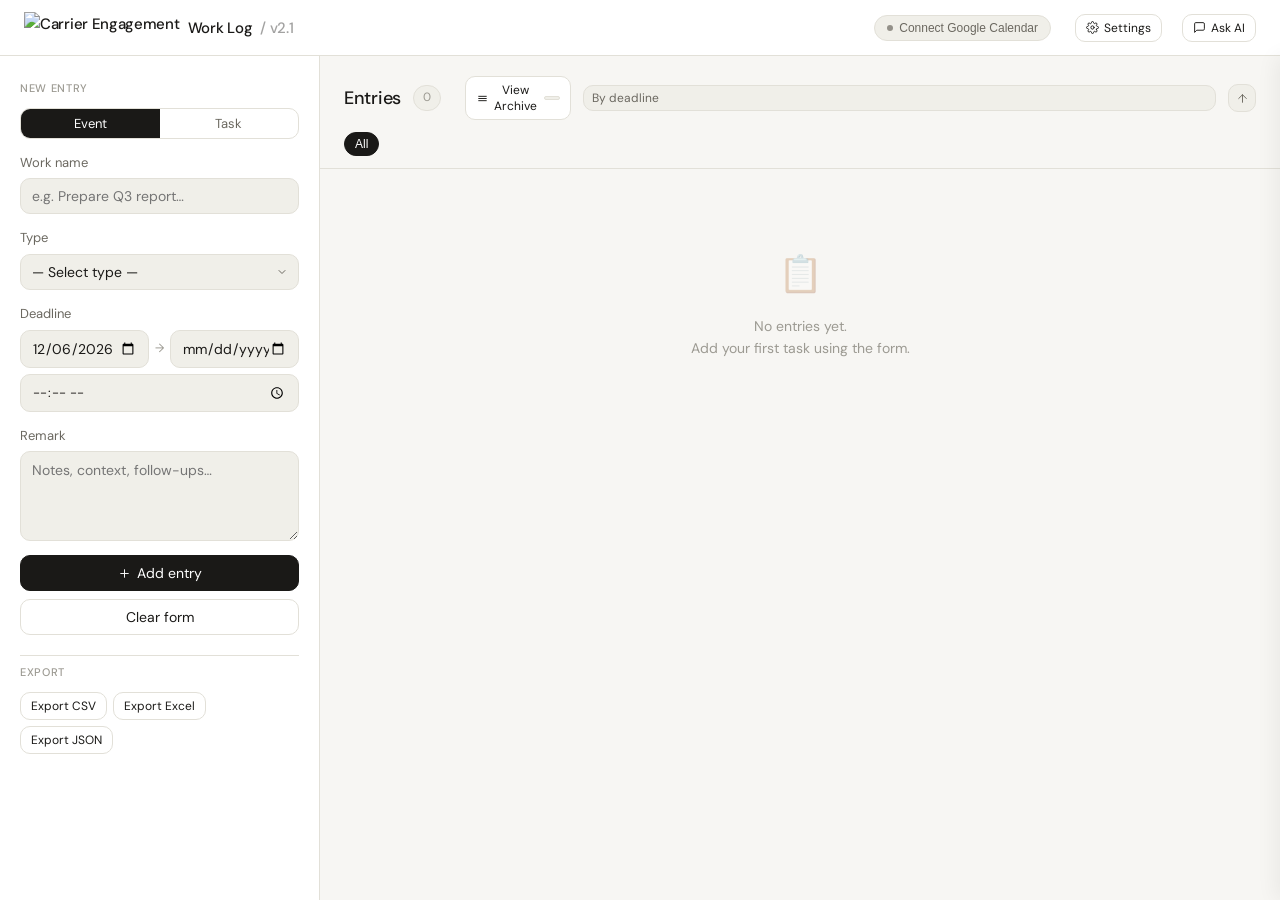
==== commit c7c340b4: "Add due/overdue alert modal and deadline-first sort - Show a centered modal on page load listing tas" ====
--- a/Project/worklog.html
+++ b/Project/worklog.html
@@ -168,6 +168,22 @@
 .cl-items{font-size:12px;color:var(--text2);line-height:1.9;padding-left:0;list-style:none;}
 .cl-items li::before{content:'·  ';color:var(--text3);}
 
+/* Due/Overdue alert modal */
+.due-modal-overlay{position:fixed;inset:0;background:rgba(0,0,0,.4);z-index:120;display:flex;align-items:center;justify-content:center;opacity:0;pointer-events:none;transition:opacity .2s;}
+.due-modal-overlay.open{opacity:1;pointer-events:auto;}
+.due-modal{background:var(--surface);border-radius:var(--radius-lg);padding:24px;width:520px;max-width:calc(100vw - 32px);max-height:80vh;display:flex;flex-direction:column;box-shadow:0 20px 60px rgba(0,0,0,.18);}
+.due-modal-header{display:flex;align-items:center;gap:10px;margin-bottom:16px;flex-shrink:0;}
+.due-modal-header h2{font-size:16px;font-weight:500;flex:1;}
+.due-modal-list{overflow-y:auto;flex:1;display:flex;flex-direction:column;gap:10px;margin-bottom:16px;}
+.due-item{border:1px solid var(--border);border-radius:var(--radius);padding:12px 14px;}
+.due-item.overdue{border-color:rgba(153,27,27,.3);background:var(--danger-bg);}
+.due-item.today{border-color:rgba(146,64,14,.3);background:var(--warn-bg);}
+.due-item-name{font-size:14px;font-weight:500;margin-bottom:4px;}
+.due-item-meta{font-size:12px;color:var(--text2);margin-bottom:10px;display:flex;gap:6px;align-items:center;flex-wrap:wrap;}
+.due-item-actions{display:flex;gap:6px;align-items:center;flex-wrap:wrap;}
+.due-item-actions input[type=date]{font-size:12px;padding:5px 8px;width:auto;}
+.due-modal-footer{display:flex;justify-content:flex-end;flex-shrink:0;}
+
 /* Deadline range */
 .deadline-range-sep{font-size:12px;color:var(--text3);display:flex;align-items:center;padding:0 2px;flex-shrink:0;}
 
@@ -275,7 +291,7 @@
       <select class="sort-select" id="sort-select" onchange="setSortAndRender(this.value)">
         <option value="newest">Newest first</option>
         <option value="oldest">Oldest first</option>
-        <option value="deadline">By deadline</option>
+        <option value="deadline" selected>By deadline</option>
         <option value="name">By name A–Z</option>
       </select>
       <button class="sort-dir-btn" id="sort-dir-btn" onclick="toggleSortDir()" title="Toggle sort direction">
@@ -363,6 +379,23 @@
   </div>
 </div>
 
+<!-- Due / Overdue Alert Modal -->
+<div class="due-modal-overlay" id="due-modal">
+  <div class="due-modal">
+    <div class="due-modal-header">
+      <svg width="18" height="18" viewBox="0 0 24 24" fill="none" stroke="currentColor" stroke-width="2" stroke-linecap="round" stroke-linejoin="round" style="color:var(--danger);flex-shrink:0"><circle cx="12" cy="12" r="10"/><line x1="12" y1="8" x2="12" y2="12"/><line x1="12" y1="16" x2="12.01" y2="16"/></svg>
+      <h2>Tasks Needing Attention</h2>
+      <button class="icon-btn" onclick="closeDueModal()" title="Dismiss" style="margin-left:auto;">
+        <svg width="16" height="16" viewBox="0 0 24 24" fill="none" stroke="currentColor" stroke-width="2"><line x1="18" y1="6" x2="6" y2="18"/><line x1="6" y1="6" x2="18" y2="18"/></svg>
+      </button>
+    </div>
+    <div class="due-modal-list" id="due-modal-list"></div>
+    <div class="due-modal-footer">
+      <button class="btn" onclick="closeDueModal()">Dismiss all</button>
+    </div>
+  </div>
+</div>
+
 <!-- Settings Overlay -->
 <div class="settings-overlay" id="settings-overlay">
   <div class="settings-topbar">
@@ -475,8 +508,9 @@
 let viewMode = 'active'; // 'active' or 'archive'
 let gcalToken = localStorage.getItem('wl2_gcal_token') || null;
 let filterType = 'All';
-let sortMode = 'newest';
-let sortDir = 'desc'; // 'desc' or 'asc'
+let sortMode = 'deadline';
+let sortDir = 'asc'; // deadline default: soonest first
+let pinnedId = null; // newly added entry shown at top until sort changes
 let editingId = null;
 let syncMode = 'event'; // 'event' or 'task'
 
@@ -528,6 +562,9 @@
 (function init(){
   document.getElementById('f-deadline').value = today();
   document.getElementById('f-deadline-task').value = today();
+  // Sync sort direction button icon to default asc
+  const sdBtn = document.getElementById('sort-dir-btn');
+  if(sdBtn){ sdBtn.title='Currently ascending — click for descending'; sdBtn.innerHTML=`<svg class="icon sm" viewBox="0 0 24 24"><line x1="12" y1="19" x2="12" y2="5"/><polyline points="5 12 12 5 19 12"/></svg>`; }
   if(gcalToken){
     document.getElementById('gcal-pill').classList.add('connected');
     document.getElementById('gcal-pill-text').textContent = 'Calendar connected';
@@ -535,6 +572,7 @@
   applyUIColors();
   populateTypeSelects();
   render();
+  checkDueOverdue();
 })();
 
 function setSyncMode(mode){
@@ -561,6 +599,7 @@
   const gcalColorId = typeGCalIds[type] || undefined;
   const entry = {id: Date.now(), name, type, deadline, deadlineEnd, time, remark, color, gcalColorId, syncMode: isTask?'task':'event', created: new Date().toISOString()};
   entries.unshift(entry);
+  pinnedId = entry.id;
   save(); render(); clearForm();
   toast('Entry added.');
   if(gcalToken && deadline){
@@ -637,6 +676,57 @@
   archived = archived.filter(x=>x.id!==id);
   save(); render(); toast('Entry permanently deleted.');
 }
+// ── Due / Overdue Alert Modal ──────────────────────────────────────────────
+function checkDueOverdue(){
+  const t = today();
+  const flagged = entries.filter(e => e.deadline && e.deadline <= t);
+  if(!flagged.length) return;
+
+  const list = document.getElementById('due-modal-list');
+  list.innerHTML = flagged.map(e => {
+    const isOverdue = e.deadline < t;
+    const label = isOverdue ? `Overdue · ${fmtDate(e.deadline)}` : 'Due today';
+    const typeChip = e.type ? `<span class="chip type">${esc(e.type)}</span>` : '';
+    return `
+    <div class="due-item ${isOverdue?'overdue':'today'}" id="due-item-${e.id}">
+      <div class="due-item-name">${esc(e.name)}</div>
+      <div class="due-item-meta">${typeChip}<span>${label}</span></div>
+      <div class="due-item-actions">
+        <button class="btn btn-sm btn-danger" onclick="dueArchive(${e.id})">Archive</button>
+        <input type="date" id="due-extend-${e.id}" value="${t}" min="${t}" style="width:140px;"/>
+        <button class="btn btn-sm" onclick="dueExtend(${e.id})">Extend to date</button>
+      </div>
+    </div>`;
+  }).join('');
+
+  document.getElementById('due-modal').classList.add('open');
+}
+
+function closeDueModal(){
+  document.getElementById('due-modal').classList.remove('open');
+}
+
+function dueArchive(id){
+  archiveEntry(id);
+  const el = document.getElementById('due-item-'+id);
+  if(el) el.remove();
+  if(!document.getElementById('due-modal-list').children.length) closeDueModal();
+}
+
+function dueExtend(id){
+  const newDate = document.getElementById('due-extend-'+id)?.value;
+  if(!newDate){ toast('Pick a date first.'); return; }
+  const e = entries.find(x=>x.id===id); if(!e) return;
+  e.deadline = newDate;
+  if(e.syncMode==='task' && e.gcalTaskId && gcalToken) patchGTask(e);
+  else if(e.syncMode!=='task' && e.gcalEventId && gcalToken) patchGCal(e);
+  save(); render();
+  toast('Deadline extended to '+fmtDate(newDate)+'.');
+  const el = document.getElementById('due-item-'+id);
+  if(el) el.remove();
+  if(!document.getElementById('due-modal-list').children.length) closeDueModal();
+}
+
 function v(id){ return document.getElementById(id)?.value.trim() || ''; }
 
 function clearForm(){
@@ -656,11 +746,16 @@
   else if(sortMode==='name') result = copy.sort((a,b)=>a.name.localeCompare(b.name));
   else result = copy; // newest (already newest-first from unshift)
   if(sortDir==='asc') result = result.reverse();
+  // Pin newly added entry at top until user changes sort or refreshes
+  if(pinnedId !== null){
+    const idx = result.findIndex(e=>e.id===pinnedId);
+    if(idx > 0){ result.unshift(result.splice(idx,1)[0]); }
+  }
   return result;
 }
 
 function toggleSortDir(){
-  sortDir = sortDir==='desc' ? 'asc' : 'desc';
+  sortDir = sortDir==='desc' ? 'asc' : 'desc'; pinnedId=null;
   const btn = document.getElementById('sort-dir-btn');
   if(btn){
     btn.title = sortDir==='asc' ? 'Currently ascending — click for descending' : 'Currently descending — click for ascending';
@@ -815,7 +910,7 @@
 }
 function esc(s){ return String(s||'').replace(/&/g,'&amp;').replace(/</g,'&lt;').replace(/>/g,'&gt;').replace(/"/g,'&quot;'); }
 function setFilter(t){ filterType=t; render(); }
-function setSortAndRender(v){ sortMode=v; render(); }
+function setSortAndRender(v){ sortMode=v; pinnedId=null; render(); }
 
 // ── Icons ──────────────────────────────────────────────────────────────────
 function editIcon(){return`<svg class="icon sm" viewBox="0 0 24 24"><path d="M11 4H4a2 2 0 0 0-2 2v14a2 2 0 0 0 2 2h14a2 2 0 0 0 2-2v-7"/><path d="M18.5 2.5a2.121 2.121 0 0 1 3 3L12 15l-4 1 1-4 9.5-9.5z"/></svg>`;}
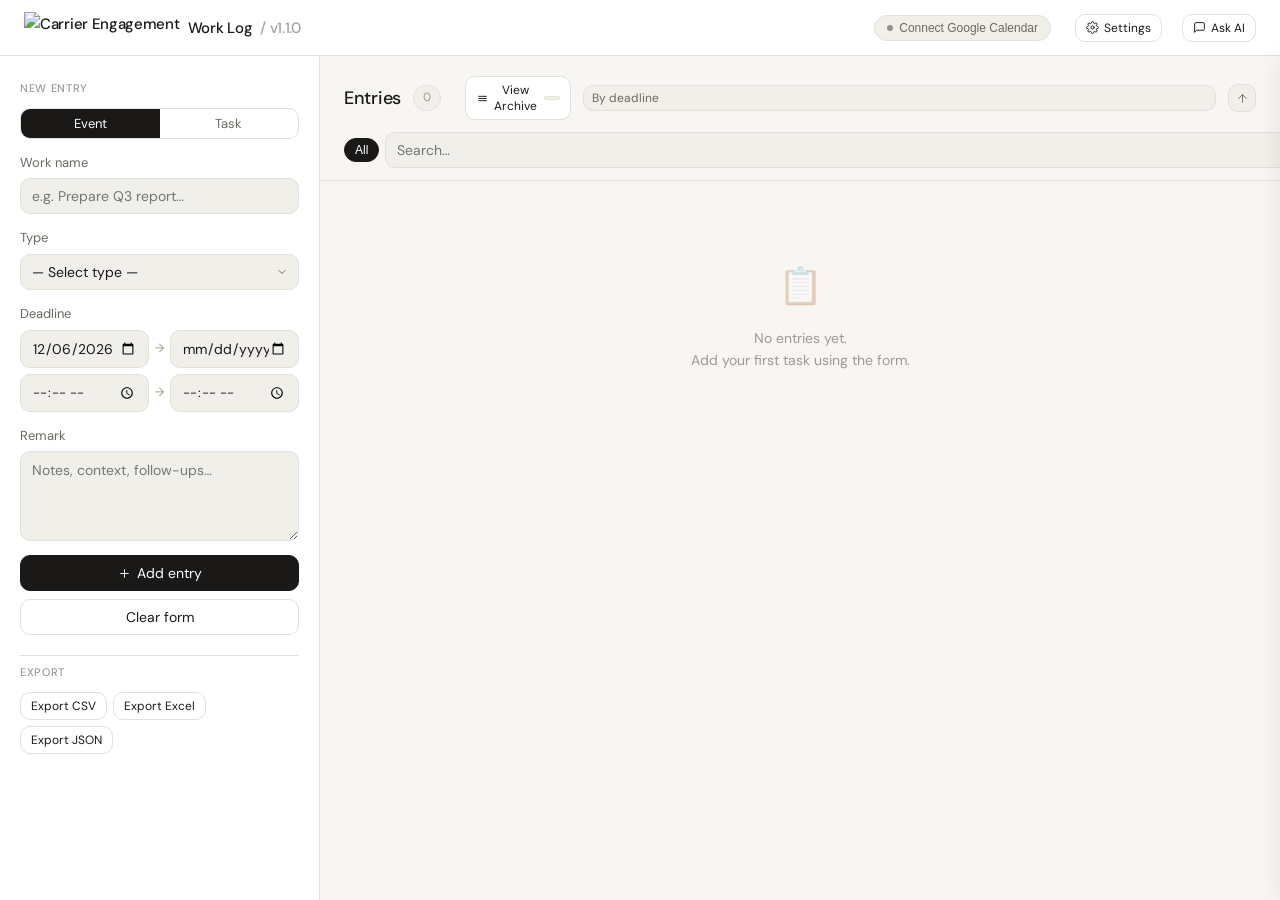
==== commit 8aa5eca0: "Beta: search bar fix, timeTo field, GCal duplicate fix, silent sync, Text colour rename Co-Authored-" ====
--- a/Project/worklog.html
+++ b/Project/worklog.html
@@ -69,10 +69,12 @@
 .main-header h1{font-size:18px;font-weight:500;letter-spacing:-.3px;}
 .entry-count{font-size:12px;color:var(--text3);background:var(--surface2);border:1px solid var(--border);padding:2px 9px;border-radius:99px;}
 .main-header-spacer{flex:1;}
-.filter-bar{padding:12px 24px;display:flex;gap:6px;flex-wrap:wrap;border-bottom:1px solid var(--border);}
+.filter-bar{padding:12px 24px;display:flex;gap:6px;flex-wrap:nowrap;align-items:center;border-bottom:1px solid var(--border);overflow:hidden;}
 .filter-chip{font-size:12px;padding:4px 10px;border-radius:99px;border:1px solid var(--border);background:var(--surface);color:var(--text2);cursor:pointer;transition:all .12s;}
 .filter-chip:hover{border-color:var(--border2);}
 .filter-chip.active{background:var(--text);color:#fff;border-color:var(--text);}
+.btn-sync-all{background:#D8F3DC;color:#2D6A4F;border-color:rgba(45,106,79,.25);}
+.btn-sync-all:hover{background:#c0eac6;border-color:rgba(45,106,79,.4);}
 .entries{padding:16px 24px;overflow-y:auto;flex:1;display:flex;flex-direction:column;gap:10px;}
 .empty-state{text-align:center;padding:60px 24px;color:var(--text3);}
 .empty-icon{font-size:36px;margin-bottom:12px;opacity:.3;}
@@ -91,6 +93,9 @@
 .chip.type{background:var(--info-bg);color:var(--info);border-color:rgba(30,64,175,.2);}
 .chip.overdue{background:var(--danger-bg);color:var(--danger);border-color:rgba(153,27,27,.25);}
 .chip.soon{background:var(--warn-bg);color:var(--warn);border-color:rgba(146,64,14,.25);}
+.chip.today{background:#fcc0a3;color:#1A1917;border-color:#fcc0a3;}
+.chip.in-progress{background:var(--success-bg);color:var(--success);border-color:rgba(45,106,79,.25);}
+.chip.last-day{background:#FF8C7F;color:#1A1917;border-color:#FF8C7F;}
 .entry-actions{display:flex;gap:4px;flex-shrink:0;}
 .icon-btn{width:30px;height:30px;border-radius:8px;border:none;background:transparent;cursor:pointer;color:var(--text3);display:flex;align-items:center;justify-content:center;transition:all .12s;}
 .icon-btn:hover{background:var(--surface2);color:var(--text);}
@@ -160,13 +165,30 @@
 .add-type-row input{flex:1;}
 
 /* Changelog modal */
-.changelog-body{max-height:60vh;overflow-y:auto;margin:16px 0;}
+.changelog-body{max-height:55vh;overflow-y:auto;margin:12px 0;}
 .cl-version{margin-bottom:18px;}
 .cl-version-header{font-size:13px;font-weight:500;color:var(--text);margin-bottom:6px;display:flex;align-items:center;gap:8px;}
 .cl-version-tag{font-size:10px;font-weight:500;padding:2px 7px;border-radius:99px;background:var(--success-bg);color:var(--success);border:1px solid rgba(45,106,79,.2);}
 .cl-version-tag.old{background:var(--surface2);color:var(--text3);border-color:var(--border);}
 .cl-items{font-size:12px;color:var(--text2);line-height:1.9;padding-left:0;list-style:none;}
 .cl-items li::before{content:'·  ';color:var(--text3);}
+.cl-nav-btn{width:30px;height:30px;border-radius:8px;border:1px solid var(--border);background:var(--surface2);color:var(--text2);cursor:pointer;display:inline-flex;align-items:center;justify-content:center;transition:all .15s;}
+.cl-nav-btn:hover:not(:disabled){border-color:var(--border2);color:var(--text);}
+.cl-nav-btn:disabled{opacity:.3;cursor:not-allowed;}
+
+/* Trash overlay */
+.trash-overlay{position:fixed;inset:0;background:var(--bg);z-index:155;display:flex;flex-direction:column;transform:translateX(100%);transition:transform .3s cubic-bezier(.4,0,.2,1);}
+.trash-overlay.open{transform:translateX(0);}
+.trash-topbar{height:56px;background:var(--surface);border-bottom:1px solid var(--border);display:flex;align-items:center;gap:16px;padding:0 24px;flex-shrink:0;}
+.trash-topbar h2{font-size:15px;font-weight:500;flex:1;}
+.trash-body{flex:1;overflow-y:auto;padding:32px 24px;max-width:720px;margin:0 auto;width:100%;}
+.trash-item{background:var(--surface);border:1px solid var(--border);border-radius:var(--radius-lg);padding:14px 16px;display:flex;align-items:center;gap:12px;margin-bottom:10px;}
+.trash-item-body{flex:1;min-width:0;}
+.trash-item-name{font-size:14px;font-weight:500;margin-bottom:2px;}
+
+/* Search input */
+.search-input{font-size:12px;padding:4px 10px;border-radius:99px;border:1px solid var(--border);background:var(--surface);color:var(--text);outline:none;width:200px;transition:border-color .15s;font-family:var(--font);}
+.search-input:focus{border-color:var(--border2);}
 
 /* Due/Overdue alert modal */
 .due-modal-overlay{position:fixed;inset:0;background:rgba(0,0,0,.4);z-index:120;display:flex;align-items:center;justify-content:center;opacity:0;pointer-events:none;transition:opacity .2s;}
@@ -178,10 +200,13 @@
 .due-item{border:1px solid var(--border);border-radius:var(--radius);padding:12px 14px;}
 .due-item.overdue{border-color:rgba(153,27,27,.3);background:var(--danger-bg);}
 .due-item.today{border-color:rgba(146,64,14,.3);background:var(--warn-bg);}
+.due-item.in-progress{border-color:rgba(45,106,79,.3);background:var(--success-bg);}
 .due-item-name{font-size:14px;font-weight:500;margin-bottom:4px;}
 .due-item-meta{font-size:12px;color:var(--text2);margin-bottom:10px;display:flex;gap:6px;align-items:center;flex-wrap:wrap;}
 .due-item-actions{display:flex;gap:6px;align-items:center;flex-wrap:wrap;}
 .due-item-actions input[type=date]{font-size:12px;padding:5px 8px;width:auto;}
+.due-item-actions .btn-danger{background:#D1FFBD;color:#1A1917;border-color:#D1FFBD;}
+.due-item-actions .btn-danger:hover{background:#bfff9e;border-color:#bfff9e;}
 .due-modal-footer{display:flex;justify-content:flex-end;flex-shrink:0;}
 
 /* Deadline range */
@@ -211,7 +236,7 @@
 
   <!-- TOPBAR -->
   <header class="topbar">
-    <div class="topbar-logo" style="display:flex;align-items:center;gap:8px;"><img src="ce-logo.png" alt="Carrier Engagement" style="height:32px;width:auto;display:block;"/>Work Log <span id="version-pill" onclick="openChangelog()" style="cursor:pointer;text-decoration:none;" title="View changelog">/ v2.1</span></div>
+    <div class="topbar-logo" style="display:flex;align-items:center;gap:8px;"><img src="ce-logo.png" alt="Carrier Engagement" style="height:32px;width:auto;display:block;"/>Work Log <span id="version-pill" onclick="openChangelog()" style="cursor:pointer;text-decoration:none;" title="View changelog">/ v1.1.0</span></div>
     <div class="topbar-spacer"></div>
     <button class="gcal-pill" id="gcal-pill" onclick="openGCalModal()">
       <div class="gcal-dot"></div>
@@ -253,7 +278,11 @@
         <div id="f-deadline-single" style="display:none;margin-bottom:6px;">
           <input type="date" id="f-deadline-task" style="min-width:0;width:100%;"/>
         </div>
-        <input type="time" id="f-time" placeholder="Time (optional)" style="font-size:13px;"/>
+        <div style="display:flex;gap:6px;align-items:center;">
+          <input type="time" id="f-time" placeholder="Start time" style="font-size:13px;flex:1;"/>
+          <span style="font-size:12px;color:var(--text3);">→</span>
+          <input type="time" id="f-time-to" placeholder="End time" style="font-size:13px;flex:1;"/>
+        </div>
       </div>
       <div class="form-group">
         <label class="field-label" for="f-remark">Remark</label>
@@ -298,6 +327,7 @@
         <svg class="icon sm" viewBox="0 0 24 24"><line x1="12" y1="5" x2="12" y2="19"/><polyline points="19 12 12 19 5 12"/></svg>
       </button>
     </div>
+    <div id="sync-all-container"></div>
     <div class="filter-bar" id="filter-bar"></div>
     <div class="entries" id="entries-list"></div>
   </main>
@@ -358,13 +388,12 @@
 <div class="modal-overlay" id="gcal-modal">
   <div class="modal">
     <h2>Connect Google Calendar</h2>
-    <p style="color:var(--success);background:var(--success-bg);padding:8px 12px;border-radius:8px;font-size:13px;margin-bottom:12px;">✓ The Google Calendar API is completely free — no subscription needed. You only need a free Google account.</p>
-    <p>One-time setup (about 5 minutes). After this, connecting is just: <strong>1. Paste Client ID → 2. Click Authorise → 3. Approve in popup</strong> (that's it!):</p>
+    <p style="font-size:13px;color:var(--text2);margin-bottom:16px;line-height:1.6;">To get started, request the OAuth Client ID from the app owner, then follow these steps:</p>
     <ol class="modal-steps">
-      <li>Go to <a href="https://console.cloud.google.com" target="_blank" style="color:var(--info)">console.cloud.google.com</a> and sign in with any Google account. Click <strong>Select a project → New Project</strong>, give it any name, click Create.</li>
-      <li>In the search bar type <strong>Google Calendar API</strong>, click it, then click <strong>Enable</strong>. Then do the same for <strong>Google Tasks API</strong>.</li>
-      <li>Go to <strong>APIs &amp; Services → Credentials → Create Credentials → OAuth client ID</strong>. Choose <em>Web application</em>. Under "Authorised JavaScript origins" add <span class="mono">https://famelx.github.io</span> and under "Authorised redirect URIs" add <span class="mono">https://famelx.github.io/Work-Log/</span>. Click Create.</li>
-      <li>Copy the <strong>Client ID</strong> (the long string ending in <span class="mono">.apps.googleusercontent.com</span>) and paste it below, then click <strong>Authorise with Google</strong>.</li>
+      <li>Paste the Client ID in the field below</li>
+      <li>Click <strong>Authorise with Google</strong></li>
+      <li>A Google sign-in popup will appear — approve the access</li>
+      <li>Done! Your calendar will connect automatically</li>
     </ol>
     <div class="form-group"><label class="field-label">OAuth Client ID</label><input type="text" id="gcal-client-id" placeholder="xxxx.apps.googleusercontent.com"/></div>
     <div id="gcal-token-section" style="display:none;">
@@ -377,6 +406,18 @@
       <button class="btn btn-primary" onclick="gcalAuthorise()">Authorise with Google</button>
     </div>
   </div>
+</div>
+
+<!-- Trash Overlay -->
+<div class="trash-overlay" id="trash-overlay">
+  <div class="trash-topbar">
+    <button class="icon-btn" onclick="closeTrash()" title="Back">
+      <svg class="icon" viewBox="0 0 24 24"><line x1="19" y1="12" x2="5" y2="12"/><polyline points="12 19 5 12 12 5"/></svg>
+    </button>
+    <h2>Trash</h2>
+    <span id="trash-count" style="font-size:12px;color:var(--text3);"></span>
+  </div>
+  <div class="trash-body" id="trash-body"></div>
 </div>
 
 <!-- Due / Overdue Alert Modal -->
@@ -410,7 +451,7 @@
     <!-- Task Types -->
     <div class="settings-section">
       <h3>Task Types</h3>
-      <div class="desc">Add or remove types available in the entry form. Built-in types cannot be removed.</div>
+      <div class="desc">Add or remove types available in the entry form. Built-in types cannot be removed. Select a Google Calendar colour (1–11) to use when syncing.</div>
       <div id="settings-types-list"></div>
       <div class="add-type-row">
         <input type="text" id="new-type-input" placeholder="New type name…" onkeydown="if(event.key==='Enter')addCustomType()"/>
@@ -418,21 +459,23 @@
       </div>
     </div>
 
-    <!-- Type Colours -->
+    <!-- Trash -->
     <div class="settings-section">
-      <h3>Type Colours</h3>
-      <div class="desc">Set a colour for each type. This colour appears on entry cards and is used when syncing to Google Calendar.<br>
-      Google Calendar colour IDs: 1 Lavender · 2 Sage · 3 Grape · 4 Flamingo · 5 Banana · 6 Tangerine · 7 Peacock · 8 Graphite · 9 Blueberry · 10 Basil · 11 Tomato</div>
-      <div id="settings-colors-list"></div>
+      <h3>Trash</h3>
+      <div class="desc">Deleted entries are stored for 5 days before being permanently removed.</div>
+      <button class="btn btn-sm" onclick="openTrash()" style="gap:6px;">
+        <svg class="icon sm" viewBox="0 0 24 24"><polyline points="3 6 5 6 21 6"/><path d="M19 6l-1 14H6L5 6"/><path d="M10 11v6"/><path d="M14 11v6"/><path d="M9 6V4h6v2"/></svg>
+        Open Trash <span id="trash-badge" style="color:var(--text3);margin-left:2px;"></span>
+      </button>
     </div>
 
     <!-- UI Colours -->
     <div class="settings-section">
       <h3>Interface Colour</h3>
-      <div class="desc">Customise the accent colour used for primary buttons and highlights.</div>
+      <div class="desc">Customise the text, background, and surface colours of the interface.</div>
       <div style="display:flex;flex-direction:column;gap:12px;">
         <div style="display:flex;align-items:center;gap:12px;">
-          <span style="font-size:13px;color:var(--text2);width:120px;">Accent colour</span>
+          <span style="font-size:13px;color:var(--text2);width:120px;">Text colour</span>
           <div class="color-input-wrap">
             <input type="color" id="ui-accent-color" value="#1A1917"/>
             <input type="text" id="ui-accent-hex" placeholder="#1A1917" oninput="syncColorFromHex('ui-accent-color','ui-accent-hex')"/>
@@ -463,36 +506,16 @@
 <div class="modal-overlay" id="changelog-modal">
   <div class="modal" style="max-width:500px;width:calc(100vw - 32px);">
     <h2>Changelog</h2>
-    <div class="changelog-body">
-      <div class="cl-version">
-        <div class="cl-version-header">v2.1 — June 2025 <span class="cl-version-tag">Latest</span></div>
-        <ul class="cl-items">
-          <li>Settings page: customise task types, per-type colours with GCal colour ID mapping, and UI accent/background colours</li>
-          <li>Deadline date ranges: set a start and end date for multi-day tasks; GCal events span the full range</li>
-          <li>Sort direction toggle: flip any sort mode between ascending and descending with one click</li>
-          <li>Changelog now embedded in-app (this modal)</li>
-        </ul>
-      </div>
-      <div class="cl-version">
-        <div class="cl-version-header">v2.0 <span class="cl-version-tag old">Previous</span></div>
-        <ul class="cl-items">
-          <li>Google Calendar sync — push, patch on edit, delete on permanent delete, duplicate check</li>
-          <li>AI assistant via Groq (Llama 3.3 70B / 3.1 8B) with model switcher and test button</li>
-          <li>Archive system: entries move to archive instead of permanent delete, restorable</li>
-          <li>Export to CSV (UTF-8 BOM for Thai), Excel (.xlsx via SheetJS), and JSON</li>
-          <li>Filter by type chips, sort by newest/oldest/deadline/name</li>
-          <li>View Archive toggle with entry count badge</li>
-        </ul>
-      </div>
-      <div class="cl-version">
-        <div class="cl-version-header">v1.0 <span class="cl-version-tag old">Initial</span></div>
-        <ul class="cl-items">
-          <li>Add, edit, delete entries with name, type, deadline, time, remark fields</li>
-          <li>localStorage persistence — private per browser</li>
-          <li>Responsive two-column layout (sidebar + main)</li>
-        </ul>
-      </div>
+    <div style="display:flex;align-items:center;justify-content:space-between;margin-bottom:12px;">
+      <button class="cl-nav-btn" id="cl-prev-btn" onclick="changelogNav(1)" title="Older version">
+        <svg class="icon sm" viewBox="0 0 24 24"><polyline points="15 18 9 12 15 6"/></svg>
+      </button>
+      <span id="cl-page-info" style="font-size:12px;color:var(--text3);"></span>
+      <button class="cl-nav-btn" id="cl-next-btn" onclick="changelogNav(-1)" title="Newer version">
+        <svg class="icon sm" viewBox="0 0 24 24"><polyline points="9 18 15 12 9 6"/></svg>
+      </button>
     </div>
+    <div class="changelog-body" id="changelog-content"></div>
     <div class="modal-actions">
       <button class="btn btn-primary" onclick="closeChangelog()">Close</button>
     </div>
@@ -505,11 +528,23 @@
 // ── State ──────────────────────────────────────────────────────────────────
 let entries = JSON.parse(localStorage.getItem('wl2_entries') || '[]');
 let archived = JSON.parse(localStorage.getItem('wl2_archived') || '[]');
+let trash = JSON.parse(localStorage.getItem('wl2_trash') || '[]');
+// Migration: add updated field to old entries that don't have it
+entries.forEach(e => { if(!e.updated) e.updated = e.created; });
+archived.forEach(e => { if(!e.updated) e.updated = e.created; });
+// Purge trash entries older than 5 days
+(function purgeOldTrash(){
+  const cutoff = Date.now() - 5*86400000;
+  const before = trash.length;
+  trash = trash.filter(e => new Date(e.deletedAt).getTime() > cutoff);
+  if(trash.length !== before) localStorage.setItem('wl2_trash', JSON.stringify(trash));
+})();
 let viewMode = 'active'; // 'active' or 'archive'
+let searchQuery = '';
 let gcalToken = localStorage.getItem('wl2_gcal_token') || null;
 let filterType = 'All';
 let sortMode = 'deadline';
-let sortDir = 'asc'; // deadline default: soonest first
+let sortDir = 'desc'; // deadline default: furthest first
 let pinnedId = null; // newly added entry shown at top until sort changes
 let editingId = null;
 let syncMode = 'event'; // 'event' or 'task'
@@ -572,6 +607,7 @@
   applyUIColors();
   populateTypeSelects();
   render();
+  updateTrashBadge();
   checkDueOverdue();
 })();
 
@@ -592,12 +628,14 @@
   const remark = v('f-remark');
   if(!name){ toast('Enter a work name.'); return; }
   const time = v('f-time');
+  const timeTo = v('f-time-to');
   const isTask = syncMode === 'task';
   const deadline = isTask ? v('f-deadline-task') : v('f-deadline');
   const deadlineEnd = isTask ? '' : v('f-deadline-end');
   const color = typeColors[type] || null;
   const gcalColorId = typeGCalIds[type] || undefined;
-  const entry = {id: Date.now(), name, type, deadline, deadlineEnd, time, remark, color, gcalColorId, syncMode: isTask?'task':'event', created: new Date().toISOString()};
+  const now = new Date().toISOString();
+  const entry = {id: Date.now(), name, type, deadline, deadlineEnd, time, timeTo, remark, color, gcalColorId, syncMode: isTask?'task':'event', created: now, updated: now};
   entries.unshift(entry);
   pinnedId = entry.id;
   save(); render(); clearForm();
@@ -609,11 +647,59 @@
 }
 
 function deleteEntry(id){
-  if(!confirm('Delete this entry?')) return;
-  const entry = entries.find(e=>e.id===id);
-  if(entry) entry.syncMode==='task' ? deleteFromGTask(entry) : deleteFromGCal(entry);
+  const entry = entries.find(e=>e.id===id); if(!entry) return;
+  if(gcalToken) entry.syncMode==='task' ? deleteFromGTask(entry) : deleteFromGCal(entry);
+  entry.deletedAt = new Date().toISOString();
+  trash.unshift(entry);
   entries = entries.filter(e=>e.id!==id);
-  save(); render(); toast('Entry deleted.');
+  saveTrash(); save(); render(); updateTrashBadge();
+  toast('Moved to Trash. Restore within 5 days from Settings.');
+}
+
+function restoreFromTrash(id){
+  const e = trash.find(x=>x.id===id); if(!e) return;
+  delete e.deletedAt;
+  entries.unshift(e);
+  trash = trash.filter(x=>x.id!==id);
+  saveTrash(); save(); render(); renderTrash(); updateTrashBadge();
+  toast('Entry restored to active.');
+}
+
+function openTrash(){ renderTrash(); document.getElementById('trash-overlay').classList.add('open'); }
+function closeTrash(){ document.getElementById('trash-overlay').classList.remove('open'); }
+
+function updateTrashBadge(){
+  const b = document.getElementById('trash-badge');
+  if(b) b.textContent = trash.length ? `(${trash.length})` : '';
+}
+
+function renderTrash(){
+  const body = document.getElementById('trash-body');
+  const countEl = document.getElementById('trash-count');
+  updateTrashBadge();
+  if(!trash.length){
+    body.innerHTML = '<div class="empty-state"><div class="empty-icon">🗑️</div><p>Trash is empty.</p></div>';
+    if(countEl) countEl.textContent = '';
+    return;
+  }
+  if(countEl) countEl.textContent = `${trash.length} item${trash.length!==1?'s':''}`;
+  const now = Date.now();
+  body.innerHTML = trash.map(e => {
+    const deletedMs = new Date(e.deletedAt).getTime();
+    const daysLeft = Math.max(1, Math.ceil((deletedMs + 5*86400000 - now) / 86400000));
+    const typeChip = e.type ? `<span class="chip type" style="font-size:10px;">${esc(e.type)}</span>` : '';
+    return `<div class="trash-item">
+      <div class="trash-item-body">
+        <div class="trash-item-name">${esc(e.name)}</div>
+        <div style="display:flex;gap:8px;align-items:center;margin-top:4px;flex-wrap:wrap;">
+          ${typeChip}
+          <span style="font-size:12px;color:var(--text3);">Deleted ${fmtDate(e.deletedAt.split('T')[0])}</span>
+          <span style="font-size:12px;color:var(--danger);">· ${daysLeft} day${daysLeft!==1?'s':''} remaining</span>
+        </div>
+      </div>
+      <button class="btn btn-sm" onclick="restoreFromTrash(${e.id})" style="flex-shrink:0;gap:4px;">${restoreIcon()} Restore</button>
+    </div>`;
+  }).join('');
 }
 
 function startEdit(id){
@@ -630,6 +716,7 @@
   e.name = name;
   e.type = v('edit-type-'+id);
   e.time = v('edit-time-'+id);
+  e.timeTo = v('edit-time-to-'+id);
   e.remark = v('edit-remark-'+id);
   e.color = typeColors[e.type] || e.color || null;
   e.gcalColorId = typeGCalIds[e.type] || undefined;
@@ -640,6 +727,7 @@
     e.deadline = v('edit-deadline-'+id);
     e.deadlineEnd = v('edit-deadline-end-'+id);
   }
+  e.updated = new Date().toISOString();
   editingId = null;
   save(); render(); toast('Entry updated.');
   if(gcalToken && e.deadline){
@@ -648,10 +736,11 @@
   }
 }
 
-function save(){ 
-  localStorage.setItem('wl2_entries', JSON.stringify(entries)); 
+function save(){
+  localStorage.setItem('wl2_entries', JSON.stringify(entries));
   localStorage.setItem('wl2_archived', JSON.stringify(archived));
 }
+function saveTrash(){ localStorage.setItem('wl2_trash', JSON.stringify(trash)); }
 
 function archiveEntry(id){
   const e = entries.find(x=>x.id===id); if(!e) return;
@@ -679,16 +768,31 @@
 // ── Due / Overdue Alert Modal ──────────────────────────────────────────────
 function checkDueOverdue(){
   const t = today();
-  const flagged = entries.filter(e => e.deadline && e.deadline <= t);
+  const flagged = entries.filter(e => {
+    if(!e.deadline) return false;
+    const status = deadlineStatus(e.deadline, e.deadlineEnd);
+    return status === ' overdue' || status === ' today' || status === ' last-day' || status === ' in-progress';
+  });
   if(!flagged.length) return;
 
   const list = document.getElementById('due-modal-list');
   list.innerHTML = flagged.map(e => {
-    const isOverdue = e.deadline < t;
-    const label = isOverdue ? `Overdue · ${fmtDate(e.deadline)}` : 'Due today';
+    const status = deadlineStatus(e.deadline, e.deadlineEnd);
+    const isMultiDay = e.deadlineEnd && e.deadlineEnd !== e.deadline;
+    const dateRange = isMultiDay ? `${fmtDate(e.deadline)} → ${fmtDate(e.deadlineEnd)}` : fmtDate(e.deadline);
+    let cssClass, label;
+    if(status === ' overdue'){
+      cssClass = 'overdue'; label = `Overdue · ${dateRange}`;
+    } else if(status === ' today'){
+      cssClass = 'today'; label = 'Due today';
+    } else if(status === ' last-day'){
+      cssClass = 'today'; label = `Last day · ${dateRange}`;
+    } else {
+      cssClass = 'in-progress'; label = `In Progress · ${dateRange}`;
+    }
     const typeChip = e.type ? `<span class="chip type">${esc(e.type)}</span>` : '';
     return `
-    <div class="due-item ${isOverdue?'overdue':'today'}" id="due-item-${e.id}">
+    <div class="due-item ${cssClass}" id="due-item-${e.id}">
       <div class="due-item-name">${esc(e.name)}</div>
       <div class="due-item-meta">${typeChip}<span>${label}</span></div>
       <div class="due-item-actions">
@@ -730,7 +834,7 @@
 function v(id){ return document.getElementById(id)?.value.trim() || ''; }
 
 function clearForm(){
-  ['f-name','f-remark','f-time','f-deadline-end'].forEach(id=>document.getElementById(id).value='');
+  ['f-name','f-remark','f-time','f-time-to','f-deadline-end'].forEach(id=>document.getElementById(id).value='');
   document.getElementById('f-type').value='';
   document.getElementById('f-deadline').value=today();
   document.getElementById('f-deadline-task').value=today();
@@ -787,13 +891,20 @@
   const source = viewMode==='active' ? entries : archived;
   const types = ['All', ...new Set(source.map(e=>e.type).filter(Boolean))];
   const fb = document.getElementById('filter-bar');
-  fb.innerHTML = types.map(t=>`<button class="filter-chip${filterType===t?' active':''}" onclick="setFilter('${esc(t)}')">${esc(t)}</button>`).join('');
+  const syncContainer = document.getElementById('sync-all-container');
+  if(syncContainer) syncContainer.innerHTML = (gcalToken && viewMode==='active') ? `<button class="btn btn-sm btn-sync-all" onclick="syncAllToGCal()" style="flex-shrink:0;">
+    <svg class="icon sm" viewBox="0 0 24 24"><path d="M23 4v6h-6"/><path d="M20.49 15a9 9 0 1 1-2.12-9.36L23 10"/></svg>
+    Sync All to GCal
+  </button>` : '';
+  const searchBox = `<input class="search-input" type="text" id="search-input" placeholder="Search…" value="${esc(searchQuery)}" oninput="setSearch(this.value)" style="margin-left:auto;flex-shrink:0;"/>`;
+  fb.innerHTML = types.map(t=>`<button class="filter-chip${filterType===t?' active':''}" onclick="setFilter('${esc(t)}')">${esc(t)}</button>`).join('') + searchBox;
 
   // Update archive count badge
   const archiveBadge = document.getElementById('archive-count');
-  if(archiveBadge) archiveBadge.textContent = archived.length > 0 ? archived.length : '';
-
-  const shown = filterType==='All' ? sorted(source) : sorted(source).filter(e=>e.type===filterType);
+  if(archiveBadge) archiveBadge.textContent = '';
+
+  const filtered = filterType==='All' ? sorted(source) : sorted(source).filter(e=>e.type===filterType);
+  const shown = filtered.filter(e => matchesSearch(e, searchQuery));
   document.getElementById('entry-count').textContent = shown.length;
   const list = document.getElementById('entries-list');
   if(!shown.length){
@@ -806,8 +917,8 @@
 }
 
 function entryHTML(e, isArchived=false){
-  const cardColor = e.color || typeColors[e.type] || null;
-  const status = deadlineStatus(e.deadline, e.deadlineEnd);
+  const cardColor = typeColors[e.type] || null;
+  const status = isArchived ? '' : deadlineStatus(e.deadline, e.deadlineEnd);
   const isEditing = editingId === e.id;
   const types = allTypes();
   const typeOpts = types.map(t=>`<option${e.type===t?' selected':''}>${esc(t)}</option>`).join('');
@@ -831,7 +942,7 @@
               <div><label class="field-label">End date</label><input type="date" id="edit-deadline-end-${e.id}" value="${e.deadlineEnd||''}" title="Leave blank for single day"/></div>
               `}
             </div>
-            <div><label class="field-label">Time${isTaskEntry?' (shown in task title)':''}</label><input type="time" id="edit-time-${e.id}" value="${e.time||''}"/></div>
+            <div><label class="field-label">Time${isTaskEntry?' (shown in task title)':''}</label><div style="display:flex;gap:6px;align-items:center;"><input type="time" id="edit-time-${e.id}" value="${e.time||''}" style="flex:1;"/><span style="font-size:12px;color:var(--text3);">→</span><input type="time" id="edit-time-to-${e.id}" value="${e.timeTo||''}" style="flex:1;"/></div></div>
             <div><label class="field-label">Remark</label><textarea id="edit-remark-${e.id}" style="min-height:70px;">${esc(e.remark||'')}</textarea></div>
             <div class="edit-actions">
               <button class="btn btn-sm" onclick="cancelEdit()">Cancel</button>
@@ -851,15 +962,15 @@
   const deadlineChip = e.deadline ? (() => {
     const rangeStr = e.deadlineEnd ? `${fmtDate(e.deadline)} → ${fmtDate(e.deadlineEnd)}` : fmtDate(e.deadline);
     const timeStr = e.time ? ' · '+fmtTime(e.time) : '';
-    const statusLabel = status===' overdue' ? ' · overdue' : status===' soon' ? ' · soon' : '';
-    return `<span class="chip deadline${status}">${rangeStr}${timeStr}${statusLabel}</span>`;
+    const statusLabel = status===' overdue' ? ' · overdue' : status===' today' ? ' · I am due <b>TODAY!!!</b>. Don\'t forget to do me. <b>YAY!!!</b>' : status===' soon' ? ' · soon' : status===' in-progress' ? ' · In Progress' : status===' last-day' ? ' · <b>Hey, Last Chance</b>, is this done yet?' : '';
+    return `<span class="chip deadline${status}">${rangeStr}${timeStr}${statusLabel.includes('<b>') ? statusLabel : esc(statusLabel)}</span>`;
   })() : '';
 
   return `
     <div class="entry-card" id="card-${e.id}"${colorStyle}>
       <div class="entry-top">
         <div class="entry-body">
-          <div class="entry-name">${esc(e.name)}</div>
+          <div class="entry-name">${highlight(e.name, searchQuery)}</div>
           ${e.remark?`<div class="entry-remark">${esc(e.remark)}</div>`:''}
           <div class="entry-meta">
             ${isTaskEntry?`<span class="chip task-mode">Task</span>`:''}
@@ -886,14 +997,30 @@
 }
 
 function deadlineStatus(d, dEnd){
-  const check = dEnd || d;
-  if(!check) return '';
+  if(!d) return '';
   const now = new Date(); now.setHours(0,0,0,0);
-  const dl = new Date(check); dl.setHours(0,0,0,0);
-  const diff = Math.round((dl-now)/(86400000));
-  if(diff<0) return ' overdue';
-  if(diff<=3) return ' soon';
-  return '';
+  const start = new Date(d); start.setHours(0,0,0,0);
+  const end = dEnd ? new Date(dEnd) : start;
+  end.setHours(0,0,0,0);
+
+  const isMultiDay = dEnd && d !== dEnd;
+
+  if(isMultiDay) {
+    const startDiff = Math.round((start - now) / 86400000);
+    const endDiff = Math.round((end - now) / 86400000);
+
+    if(endDiff < 0) return ' overdue';
+    if(endDiff === 0) return ' last-day';
+    if(startDiff <= 0 && endDiff > 0) return ' in-progress';
+    if(startDiff > 0 && startDiff <= 3) return ' soon';
+    return '';
+  } else {
+    const diff = Math.round((start - now) / 86400000);
+    if(diff < 0) return ' overdue';
+    if(diff === 0) return ' today';
+    if(diff <= 3) return ' soon';
+    return '';
+  }
 }
 
 function fmtDate(d){
@@ -911,6 +1038,27 @@
 function esc(s){ return String(s||'').replace(/&/g,'&amp;').replace(/</g,'&lt;').replace(/>/g,'&gt;').replace(/"/g,'&quot;'); }
 function setFilter(t){ filterType=t; render(); }
 function setSortAndRender(v){ sortMode=v; pinnedId=null; render(); }
+
+function setSearch(q){
+  searchQuery = q; render();
+  requestAnimationFrame(()=>{ const el=document.getElementById('search-input'); if(el){el.focus();el.setSelectionRange(el.value.length,el.value.length);} });
+}
+
+function matchesSearch(e, q){
+  if(!q) return true;
+  const lq = q.toLowerCase();
+  return e.name.toLowerCase().includes(lq) || (e.deadline||'').includes(lq) || (e.deadlineEnd||'').includes(lq);
+}
+
+function highlight(text, query){
+  if(!query) return esc(text);
+  const str = String(text||'');
+  const lq = query.toLowerCase();
+  const lt = str.toLowerCase();
+  const idx = lt.indexOf(lq);
+  if(idx === -1) return esc(str);
+  return esc(str.slice(0,idx)) + '<strong>' + esc(str.slice(idx, idx+query.length)) + '</strong>' + highlight(str.slice(idx+query.length), query);
+}
 
 // ── Icons ──────────────────────────────────────────────────────────────────
 function editIcon(){return`<svg class="icon sm" viewBox="0 0 24 24"><path d="M11 4H4a2 2 0 0 0-2 2v14a2 2 0 0 0 2 2h14a2 2 0 0 0 2-2v-7"/><path d="M18.5 2.5a2.121 2.121 0 0 1 3 3L12 15l-4 1 1-4 9.5-9.5z"/></svg>`;}
@@ -922,21 +1070,24 @@
 
 // ── Export ─────────────────────────────────────────────────────────────────
 function exportCSV(){
-  const rows = [['Name','Type','Deadline','Time','Remark','Created'],...entries.map(e=>[e.name,e.type||'',e.deadline||'',e.time||'',e.remark||'',e.created])];
+  const rows = [['Name','Type','Deadline','Time','Remark','Created','Updated'],...entries.map(e=>[e.name,e.type||'',e.deadline||'',e.time||'',e.remark||'',e.created?.replace('Z',' UTC')||'',e.updated?.replace('Z',' UTC')||''])];
   const csv = rows.map(r=>r.map(c=>'"'+String(c).replace(/"/g,'""')+'"').join(',')).join('\n');
   // \uFEFF = UTF-8 BOM — required for Excel to correctly read Thai and other non-ASCII characters
   dl('worklog.csv','data:text/csv;charset=utf-8,'+encodeURIComponent('\uFEFF'+csv));
 }
-function exportJSON(){ dl('worklog.json','data:application/json;charset=utf-8,'+encodeURIComponent(JSON.stringify(entries,null,2))); }
+function exportJSON(){
+  const sanitized = entries.map(e=>({...e,created:e.created?.replace('Z',' UTC'),updated:e.updated?.replace('Z',' UTC')}));
+  dl('worklog.json','data:application/json;charset=utf-8,'+encodeURIComponent(JSON.stringify(sanitized,null,2)));
+}
 function exportXLSX(){
   if(typeof XLSX === 'undefined'){ toast('SheetJS not loaded yet, try again.'); return; }
   const rows = [
-    ['Name','Type','Deadline','Time','Remark','Created'],
-    ...entries.map(e=>[e.name,e.type||'',e.deadline||'',e.time||'',e.remark||'',e.created])
+    ['Name','Type','Deadline','Time','Remark','Created','Updated'],
+    ...entries.map(e=>[e.name,e.type||'',e.deadline||'',e.time||'',e.remark||'',e.created?.replace('Z',' UTC')||'',e.updated?.replace('Z',' UTC')||''])
   ];
   const ws = XLSX.utils.aoa_to_sheet(rows);
   // Column widths
-  ws['!cols'] = [{wch:30},{wch:12},{wch:14},{wch:10},{wch:40},{wch:22}];
+  ws['!cols'] = [{wch:30},{wch:12},{wch:14},{wch:10},{wch:40},{wch:22},{wch:22}];
   const wb = XLSX.utils.book_new();
   XLSX.utils.book_append_sheet(wb, ws, 'Work Log');
   XLSX.writeFile(wb, 'worklog.xlsx');
@@ -978,7 +1129,23 @@
   gcalToken=t; localStorage.setItem('wl2_gcal_token',t);
   document.getElementById('gcal-pill').classList.add('connected');
   document.getElementById('gcal-pill-text').textContent='Calendar connected';
-  closeGCalModal(); toast('Google Calendar connected!'); render();
+  closeGCalModal(); render();
+  toast('Google Calendar connected! Syncing all entries…', 3000);
+  setTimeout(() => syncAllToGCal(true), 800);
+}
+
+async function syncAllToGCal(silent=false){
+  if(!gcalToken){ toast('Connect Google Calendar first.'); return; }
+  const toSync = entries.filter(e => e.deadline);
+  if(!toSync.length){ toast('No entries with deadlines to sync.'); return; }
+  if(!silent) toast(`Syncing ${toSync.length} entries…`, 3000);
+  let synced = 0;
+  for(const e of toSync){
+    if(e.syncMode==='task') await pushToGTask(e, silent);
+    else await pushToGCal(e, silent);
+    synced++;
+  }
+  toast(`Done! ${synced} ${synced===1?'entry':'entries'} synced to Google Calendar.`);
 }
 
 function buildGCalEvent(entry){
@@ -986,9 +1153,11 @@
   const colorId = entry.gcalColorId || undefined;
   let start, end;
   if(entry.time){
-    start = {dateTime: `${entry.deadline}T${entry.time}:00`, timeZone: Intl.DateTimeFormat().resolvedOptions().timeZone};
+    const tz = Intl.DateTimeFormat().resolvedOptions().timeZone;
     const endDate = entry.deadlineEnd || entry.deadline;
-    end   = {dateTime: `${endDate}T${entry.time}:00`, timeZone: Intl.DateTimeFormat().resolvedOptions().timeZone};
+    const endTime = entry.timeTo || entry.time;
+    start = {dateTime: `${entry.deadline}T${entry.time}:00`, timeZone: tz};
+    end   = {dateTime: `${endDate}T${endTime}:00`, timeZone: tz};
   } else if(entry.deadlineEnd){
     // Multi-day all-day event: GCal end date is exclusive, so add 1 day
     const endExclusive = new Date(entry.deadlineEnd);
@@ -1002,45 +1171,32 @@
   return {summary:entry.name, description:desc, start, end, ...(colorId&&{colorId})};
 }
 
-async function pushToGCal(entry){
-  if(!gcalToken||!entry?.deadline){ toast('No deadline set.'); return; }
+async function pushToGCal(entry, silent=false){
+  if(!gcalToken||!entry?.deadline){ if(!silent) toast('No deadline set.'); return; }
   try{
-    // ── Duplicate check ──────────────────────────────────────────────────
-    const dayStart = entry.deadline+'T00:00:00Z';
-    const dayEnd   = entry.deadline+'T23:59:59Z';
-    const listRes  = await fetch(
-      `https://www.googleapis.com/calendar/v3/calendars/primary/events?timeMin=${dayStart}&timeMax=${dayEnd}&singleEvents=true`,
-      {headers:{Authorization:`Bearer ${gcalToken}`}}
-    );
-    if(listRes.ok){
-      const listData = await listRes.json();
-      const dup = (listData.items||[]).find(ev=>ev.summary===entry.name);
-      if(dup){
-        // Store the existing event ID so future edits can PATCH it
-        entry.gcalEventId = dup.id;
-        save();
-        toast(`Already in Calendar on ${fmtDate(entry.deadline)} — skipped.`);
-        return;
-      }
+    // ── If we already have the event ID, PATCH instead of creating a duplicate
+    if(entry.gcalEventId){
+      await patchGCal(entry, silent);
+      return;
     }
-    // ── Create new event ─────────────────────────────────────────────────
+    // ── No ID: create new event ───────────────────────────────────────────
     const res = await fetch('https://www.googleapis.com/calendar/v3/calendars/primary/events',{
       method:'POST', headers:{Authorization:`Bearer ${gcalToken}`,'Content-Type':'application/json'},
       body:JSON.stringify(buildGCalEvent(entry))
     });
     if(res.ok){
       const created = await res.json();
-      entry.gcalEventId = created.id; // save for future delete/patch
+      entry.gcalEventId = created.id;
       save();
-      toast(`"${entry.name}" added to Google Calendar.`);
+      if(!silent) toast(`"${entry.name}" added to Google Calendar.`);
     } else {
       const err = await res.json();
-      toast('Calendar error — ' + (err.error?.message||'token may have expired.'));
+      if(!silent) toast('Calendar error — ' + (err.error?.message||'token may have expired.'));
     }
-  }catch(e){ toast('Could not reach Google Calendar.'); }
-}
-
-async function patchGCal(entry){
+  }catch(e){ if(!silent) toast('Could not reach Google Calendar.'); }
+}
+
+async function patchGCal(entry, silent=false){
   if(!gcalToken||!entry?.gcalEventId) return;
   try{
     const res = await fetch(
@@ -1048,9 +1204,9 @@
       {method:'PATCH', headers:{Authorization:`Bearer ${gcalToken}`,'Content-Type':'application/json'},
        body:JSON.stringify(buildGCalEvent(entry))}
     );
-    if(res.ok) toast(`Calendar event updated for "${entry.name}".`);
-    else toast('Calendar update failed — token may have expired.');
-  }catch{ toast('Could not reach Google Calendar.'); }
+    if(res.ok){ if(!silent) toast(`Calendar event updated for "${entry.name}".`); }
+    else{ if(!silent) toast('Calendar update failed — token may have expired.'); }
+  }catch{ if(!silent) toast('Could not reach Google Calendar.'); }
 }
 
 async function deleteFromGCal(entry){
@@ -1066,20 +1222,13 @@
 }
 
 // ── Google Tasks ────────────────────────────────────────────────────────────
-async function pushToGTask(entry){
-  if(!gcalToken||!entry?.deadline){ toast('No due date set.'); return; }
+async function pushToGTask(entry, silent=false){
+  if(!gcalToken||!entry?.deadline){ if(!silent) toast('No due date set.'); return; }
   try{
-    // Duplicate check — fetch all tasks and match by title
-    const listRes = await fetch('https://tasks.googleapis.com/tasks/v1/lists/@default/tasks?showCompleted=false',
-      {headers:{Authorization:`Bearer ${gcalToken}`}});
-    if(listRes.ok){
-      const listData = await listRes.json();
-      const titleToCheck = buildGTaskTitle(entry);
-      const dup = (listData.items||[]).find(t=>t.title===titleToCheck);
-      if(dup){
-        entry.gcalTaskId = dup.id; save();
-        toast(`Already in Google Tasks — skipped.`); return;
-      }
+    // If we already have the task ID, PATCH instead of creating a duplicate
+    if(entry.gcalTaskId){
+      await patchGTask(entry, silent);
+      return;
     }
     const body = {
       title: buildGTaskTitle(entry),
@@ -1094,15 +1243,15 @@
     if(res.ok){
       const created = await res.json();
       entry.gcalTaskId = created.id; save();
-      toast(`"${entry.name}" added to Google Tasks.`);
+      if(!silent) toast(`"${entry.name}" added to Google Tasks.`);
     } else {
       const err = await res.json();
-      toast('Tasks error — '+(err.error?.message||'token may have expired.'));
+      if(!silent) toast('Tasks error — '+(err.error?.message||'token may have expired.'));
     }
-  }catch{ toast('Could not reach Google Tasks.'); }
-}
-
-async function patchGTask(entry){
+  }catch{ if(!silent) toast('Could not reach Google Tasks.'); }
+}
+
+async function patchGTask(entry, silent=false){
   if(!gcalToken||!entry?.gcalTaskId) return;
   try{
     const body = {
@@ -1114,9 +1263,9 @@
       method:'PATCH', headers:{Authorization:`Bearer ${gcalToken}`,'Content-Type':'application/json'},
       body:JSON.stringify(body)
     });
-    if(res.ok) toast(`Task updated for "${entry.name}".`);
-    else toast('Task update failed — token may have expired.');
-  }catch{ toast('Could not reach Google Tasks.'); }
+    if(res.ok){ if(!silent) toast(`Task updated for "${entry.name}".`); }
+    else{ if(!silent) toast('Task update failed — token may have expired.'); }
+  }catch{ if(!silent) toast('Could not reach Google Tasks.'); }
 }
 
 async function deleteFromGTask(entry){
@@ -1138,12 +1287,27 @@
   {id:'7',label:'7 · Peacock'},{id:'8',label:'8 · Graphite'},{id:'9',label:'9 · Blueberry'},
   {id:'10',label:'10 · Basil'},{id:'11',label:'11 · Tomato'}
 ];
+const GCAL_COLOR_MAP = {
+  '':'transparent',
+  '1':'#B39DDB','2':'#A4BDFC','3':'#D7AEFB','4':'#F691B2','5':'#FBBC04',
+  '6':'#FF887C','7':'#46BED8','8':'#616161','9':'#3C47DC','10':'#51B749','11':'#E67C73'
+};
 
 function openSettings(){
   buildSettingsUI();
   document.getElementById('settings-overlay').classList.add('open');
 }
 function closeSettings(){ document.getElementById('settings-overlay').classList.remove('open'); }
+
+function updateGCalColorPreview(type){
+  const select = document.getElementById('tc-gcal-'+type);
+  const swatch = document.getElementById('tc-swatch-'+type);
+  const gcalId = select.value;
+  const color = GCAL_COLOR_MAP[gcalId] || 'transparent';
+  swatch.style.background = color;
+  swatch.style.opacity = gcalId ? '1' : '0.3';
+  typeGCalIds[type] = gcalId;
+}
 
 function buildSettingsUI(){
   // Types list
@@ -1153,13 +1317,15 @@
     const color = typeColors[t] || '#888888';
     const gcalId = typeGCalIds[t] || '';
     const gcalOpts = GCAL_COLOR_OPTIONS.map(o=>`<option value="${o.id}"${gcalId===o.id?' selected':''}>${esc(o.label)}</option>`).join('');
+    const gcalColor = GCAL_COLOR_MAP[gcalId] || 'transparent';
     return `<div class="type-row" id="type-row-${esc(t)}">
       <div class="color-input-wrap" style="gap:4px;">
         <input type="color" id="tc-color-${esc(t)}" value="${color}" oninput="document.getElementById('tc-hex-${esc(t)}').value=this.value;" onchange="syncTypeColorHex('${esc(t)}')">
         <input type="text" id="tc-hex-${esc(t)}" value="${color}" style="width:78px;font-size:11px;" oninput="(function(v,id){if(/^#[0-9a-fA-F]{6}$/.test(v))document.getElementById('tc-color-'+id).value=v;})( this.value,'${esc(t)}'  )">
       </div>
       <span class="type-label">${esc(t)}${isBuiltin?'':' <span style="font-size:10px;color:var(--text3);">(custom)</span>'}</span>
-      <select class="type-gcal-select" id="tc-gcal-${esc(t)}">${gcalOpts}</select>
+      <select class="type-gcal-select" id="tc-gcal-${esc(t)}" onchange="updateGCalColorPreview('${esc(t)}')">${gcalOpts}</select>
+      <div class="gcal-color-swatch" id="tc-swatch-${esc(t)}" style="width:18px;height:18px;border-radius:4px;border:1px solid var(--border);background:${gcalColor};flex-shrink:0;${gcalId?'':'opacity:.3;'}"></div>
       ${isBuiltin?'<span style="width:26px;"></span>':`<button class="icon-btn del" onclick="removeCustomType('${esc(t)}')" title="Remove type" style="width:26px;">${trashIcon()}</button>`}
     </div>`;
   }).join('');
@@ -1210,17 +1376,50 @@
   if(surface) document.documentElement.style.setProperty('--surface', surface);
 }
 
+function hexLuminance(hex){
+  const h = hex.replace('#','');
+  const r = parseInt(h.slice(0,2),16)/255;
+  const g = parseInt(h.slice(2,4),16)/255;
+  const b = parseInt(h.slice(4,6),16)/255;
+  const lin = v => v <= 0.04045 ? v/12.92 : Math.pow((v+0.055)/1.055, 2.4);
+  return 0.2126*lin(r) + 0.7152*lin(g) + 0.0722*lin(b);
+}
+
 function applyUIColors(){
   if(!uiColors || !Object.keys(uiColors).length) return;
-  if(uiColors.accent) document.documentElement.style.setProperty('--text', uiColors.accent);
-  if(uiColors.bg) document.documentElement.style.setProperty('--bg', uiColors.bg);
-  if(uiColors.surface) document.documentElement.style.setProperty('--surface', uiColors.surface);
+  const root = document.documentElement;
+  if(uiColors.accent) root.style.setProperty('--text', uiColors.accent);
+  if(uiColors.bg) root.style.setProperty('--bg', uiColors.bg);
+  if(uiColors.surface){
+    root.style.setProperty('--surface', uiColors.surface);
+    const lum = hexLuminance(uiColors.surface);
+    if(lum < 0.18){
+      // dark surface → light text
+      root.style.setProperty('--text', '#F0EFEA');
+      root.style.setProperty('--text2', '#B8B5AD');
+      root.style.setProperty('--text3', '#7A776F');
+      root.style.setProperty('--border', 'rgba(255,255,255,0.12)');
+      root.style.setProperty('--border2', 'rgba(255,255,255,0.25)');
+    } else {
+      // light surface → respect accent or default dark text
+      root.style.setProperty('--text', uiColors.accent || '#1A1917');
+      root.style.removeProperty('--text2');
+      root.style.removeProperty('--text3');
+      root.style.removeProperty('--border');
+      root.style.removeProperty('--border2');
+    }
+  }
 }
 
 function resetUIColors(){
-  document.documentElement.style.removeProperty('--text');
-  document.documentElement.style.removeProperty('--bg');
-  document.documentElement.style.removeProperty('--surface');
+  const root = document.documentElement;
+  root.style.removeProperty('--text');
+  root.style.removeProperty('--text2');
+  root.style.removeProperty('--text3');
+  root.style.removeProperty('--border');
+  root.style.removeProperty('--border2');
+  root.style.removeProperty('--bg');
+  root.style.removeProperty('--surface');
   const defaults = {accent:'#1A1917', bg:'#F7F6F3', surface:'#FFFFFF'};
   document.getElementById('ui-accent-color').value = defaults.accent;
   document.getElementById('ui-accent-hex').value = defaults.accent;
@@ -1280,8 +1479,54 @@
 }
 
 // ── Changelog ──────────────────────────────────────────────────────────────
-function openChangelog(){ document.getElementById('changelog-modal').classList.add('open'); }
+const CHANGELOG = [
+  {
+    version: 'v1.1.0', date: 'June 2026', latest: true,
+    items: [
+      'Trash Can: deleted entries stored for 5 days, restorable from Settings › Trash',
+      'Search: real-time search by name or deadline in filter bar, works with type filters across all views',
+      'Notification fix: Tasks Needing Attention now correctly shows In Progress / Last Day / Overdue for multi-day events',
+      'Versioned changelog with per-version ← → navigation',
+      'Multi-day event status badges: In Progress (green), Last Chance (red), soon (yellow)',
+      'GCal colour preview swatch in Task Types settings',
+      'Updated/Created timestamps in exports; Z replaced with UTC',
+    ]
+  },
+  {
+    version: 'v1.0.0', date: 'June 2025', latest: false,
+    items: [
+      'Initial release: add, edit, delete entries with name, type, deadline, time, remark fields',
+      'Google Calendar sync and Google Tasks sync with per-type colour mapping',
+      'AI assistant via Groq (Llama 3.3 70B / 3.1 8B) with model switcher',
+      'Archive system: entries move to archive instead of permanent delete, restorable',
+      'Export to CSV (UTF-8 BOM for Thai), Excel (.xlsx via SheetJS), and JSON',
+      'Filter by type chips, sort by newest/oldest/deadline/name with direction toggle',
+      'Settings: task types, per-type colours, GCal colour IDs, UI accent/background colours',
+      'Deadline date ranges for multi-day events; Sync All to GCal with auto-sync on connect',
+      'localStorage persistence — private per browser',
+    ]
+  }
+];
+let changelogPage = 0;
+
+function openChangelog(){ changelogPage=0; renderChangelog(); document.getElementById('changelog-modal').classList.add('open'); }
 function closeChangelog(){ document.getElementById('changelog-modal').classList.remove('open'); }
+function changelogNav(dir){
+  changelogPage = Math.max(0, Math.min(CHANGELOG.length-1, changelogPage+dir));
+  renderChangelog();
+}
+function renderChangelog(){
+  const v = CHANGELOG[changelogPage];
+  const total = CHANGELOG.length;
+  document.getElementById('cl-page-info').textContent = `${changelogPage+1} / ${total}`;
+  document.getElementById('cl-prev-btn').disabled = changelogPage >= total-1;
+  document.getElementById('cl-next-btn').disabled = changelogPage <= 0;
+  document.getElementById('changelog-content').innerHTML = `
+    <div class="cl-version">
+      <div class="cl-version-header">${esc(v.version)} — ${esc(v.date)} <span class="cl-version-tag${v.latest?'':' old'}">${v.latest?'Latest':'Previous'}</span></div>
+      <ul class="cl-items">${v.items.map(i=>`<li>${esc(i)}</li>`).join('')}</ul>
+    </div>`;
+}
 
 // ── AI Panel ───────────────────────────────────────────────────────────────
 let aiKey = localStorage.getItem('wl2_ai_key') || '';
@@ -1419,13 +1664,14 @@
       try{
         const act = JSON.parse(actionMatch[1]);
         if(act.type==='add'){
-          entries.unshift({id:Date.now(), name:act.name||'Untitled', type:act.workType||'', deadline:act.deadline||'', remark:act.remark||'', created:new Date().toISOString()});
+          const now = new Date().toISOString();
+          entries.unshift({id:Date.now(), name:act.name||'Untitled', type:act.workType||'', deadline:act.deadline||'', remark:act.remark||'', created:now, updated:now});
           save(); render(); toast('AI added an entry.');
         } else if(act.type==='delete'){
           entries=entries.filter(e=>e.id!==act.id); save(); render(); toast('AI deleted the entry.');
         } else if(act.type==='edit'){
           const e=entries.find(x=>x.id===act.id);
-          if(e){ Object.assign(e,{name:act.name||e.name,type:act.workType||e.type,deadline:act.deadline||e.deadline,remark:act.remark||e.remark}); save(); render(); toast('AI updated the entry.'); }
+          if(e){ Object.assign(e,{name:act.name||e.name,type:act.workType||e.type,deadline:act.deadline||e.deadline,remark:act.remark||e.remark,updated:new Date().toISOString()}); save(); render(); toast('AI updated the entry.'); }
         }
       }catch(err){ console.error('Action parse error',err); }
     }
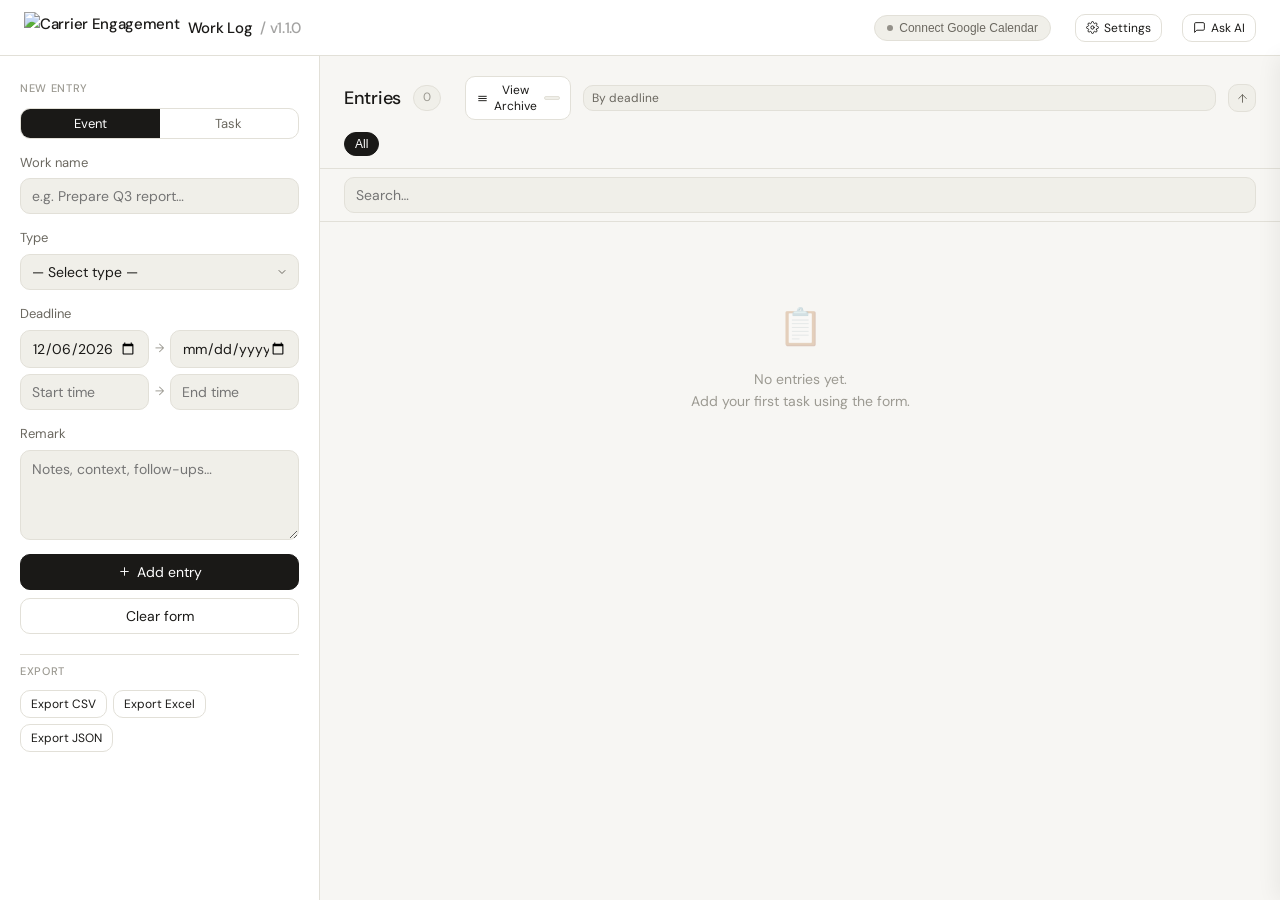
==== commit 360cae84: "Fix GCal color map to accurate hex values, add color names to settings" ====
--- a/Project/worklog.html
+++ b/Project/worklog.html
@@ -187,8 +187,23 @@
 .trash-item-name{font-size:14px;font-weight:500;margin-bottom:2px;}
 
 /* Search input */
-.search-input{font-size:12px;padding:4px 10px;border-radius:99px;border:1px solid var(--border);background:var(--surface);color:var(--text);outline:none;width:200px;transition:border-color .15s;font-family:var(--font);}
+.search-bar-row{padding:8px 24px;border-bottom:1px solid var(--border);}
+.search-input{font-size:12px;padding:4px 10px;border-radius:99px;border:1px solid var(--border);background:var(--surface);color:var(--text);outline:none;width:100%;transition:border-color .15s;font-family:var(--font);box-sizing:border-box;}
 .search-input:focus{border-color:var(--border2);}
+
+/* Time Picker Scroll Wheel */
+.time-picker-wrapper{position:relative;display:inline-block;width:100%;}
+.time-picker-trigger{font-size:13px;padding:4px 10px;border-radius:6px;border:1px solid var(--border);background:var(--surface);color:var(--text);outline:none;width:100%;cursor:pointer;font-family:var(--font);}
+.time-picker-trigger:focus{border-color:var(--border2);}
+.time-picker-modal{position:absolute;top:100%;left:0;z-index:1000;background:var(--surface);border:1px solid var(--border);border-radius:8px;padding:12px;box-shadow:0 4px 12px rgba(0,0,0,0.15);display:none;width:140px;}
+.time-picker-modal.open{display:block;}
+.time-picker-content{display:flex;gap:8px;align-items:center;justify-content:center;}
+.time-picker-column{width:50px;height:150px;overflow:hidden;position:relative;border:1px solid var(--border);border-radius:4px;background:var(--surface2);}
+.time-picker-scroller{display:flex;flex-direction:column;align-items:center;padding:50px 0;cursor:grab;}
+.time-picker-scroller.grabbing{cursor:grabbing;}
+.time-picker-item{height:30px;display:flex;align-items:center;justify-content:center;font-size:14px;font-weight:500;color:var(--text3);transition:color 0.1s;}
+.time-picker-item.active{color:var(--text);font-size:16px;font-weight:600;}
+.time-picker-center{position:absolute;top:50%;left:0;right:0;height:30px;border-top:1px solid var(--accent);border-bottom:1px solid var(--accent);pointer-events:none;transform:translateY(-50%);}
 
 /* Due/Overdue alert modal */
 .due-modal-overlay{position:fixed;inset:0;background:rgba(0,0,0,.4);z-index:120;display:flex;align-items:center;justify-content:center;opacity:0;pointer-events:none;transition:opacity .2s;}
@@ -327,8 +342,8 @@
         <svg class="icon sm" viewBox="0 0 24 24"><line x1="12" y1="5" x2="12" y2="19"/><polyline points="19 12 12 19 5 12"/></svg>
       </button>
     </div>
-    <div id="sync-all-container"></div>
     <div class="filter-bar" id="filter-bar"></div>
+    <div class="search-bar-row" id="search-bar-row"></div>
     <div class="entries" id="entries-list"></div>
   </main>
 </div>
@@ -609,7 +624,34 @@
   render();
   updateTrashBadge();
   checkDueOverdue();
+  initializeTimePickers();
 })();
+
+function initializeTimePickers(){
+  const timeInputs = ['f-time', 'f-time-to'];
+  timeInputs.forEach(id=>{
+    const input = document.getElementById(id);
+    if(!input) return;
+    const parent = input.parentElement;
+    const picker = createTimePicker(id);
+    parent.replaceChild(picker, input);
+    const newInput = document.getElementById(id);
+    if(newInput) newInput.style.display='none';
+  });
+}
+
+function initializeEditTimePickers(entryId){
+  const timeInputIds = [`edit-time-${entryId}`, `edit-time-to-${entryId}`];
+  timeInputIds.forEach(id=>{
+    const input = document.getElementById(id);
+    if(!input) return;
+    const parent = input.parentElement;
+    const picker = createTimePicker(id);
+    parent.replaceChild(picker, input);
+    const newInput = document.getElementById(id);
+    if(newInput) newInput.style.display='none';
+  });
+}
 
 function setSyncMode(mode){
   syncMode = mode;
@@ -833,6 +875,195 @@
 
 function v(id){ return document.getElementById(id)?.value.trim() || ''; }
 
+// ── Time Picker Scroll Wheel ──────────────────────────────────────────────────
+function createTimePicker(inputId){
+  const input = document.getElementById(inputId);
+  const wrapper = document.createElement('div');
+  wrapper.className = 'time-picker-wrapper';
+  wrapper.style.width = '100%';
+
+  const trigger = document.createElement('input');
+  trigger.type = 'text';
+  trigger.className = 'time-picker-trigger';
+  trigger.placeholder = input.placeholder;
+  trigger.value = input.value || '';
+  trigger.readOnly = false;
+
+  const modal = document.createElement('div');
+  modal.className = 'time-picker-modal';
+
+  const hourScroller = createScrollerColumn('hours');
+  const minScroller = createScrollerColumn('minutes');
+
+  modal.innerHTML = `<div class="time-picker-content">
+    <div class="time-picker-column" id="${inputId}-hours-col">
+      <div class="time-picker-center"></div>
+      <div class="time-picker-scroller" id="${inputId}-hours-scroller"></div>
+    </div>
+    <span style="font-size:16px;font-weight:600;color:var(--text);">:</span>
+    <div class="time-picker-column" id="${inputId}-mins-col">
+      <div class="time-picker-center"></div>
+      <div class="time-picker-scroller" id="${inputId}-mins-scroller"></div>
+    </div>
+  </div>`;
+
+  wrapper.appendChild(trigger);
+  wrapper.appendChild(modal);
+
+  // Populate scrollers
+  const hourScroll = modal.querySelector(`#${inputId}-hours-scroller`);
+  const minScroll = modal.querySelector(`#${inputId}-mins-scroller`);
+
+  for(let h=0;h<24;h++){
+    const item = document.createElement('div');
+    item.className = 'time-picker-item';
+    item.textContent = String(h).padStart(2,'0');
+    hourScroll.appendChild(item);
+  }
+
+  for(let m=0;m<60;m+=5){
+    const item = document.createElement('div');
+    item.className = 'time-picker-item';
+    item.textContent = String(m).padStart(2,'0');
+    minScroll.appendChild(item);
+  }
+
+  // Event listeners
+  trigger.addEventListener('click', ()=>{ modal.classList.toggle('open'); });
+  document.addEventListener('click', (e)=>{
+    if(!wrapper.contains(e.target)) modal.classList.remove('open');
+  });
+
+  // Sync from text input to trigger
+  input.addEventListener('change', ()=>{ trigger.value = input.value; syncPickerToValue(inputId, input.value); });
+
+  // Sync from trigger to hidden input
+  trigger.addEventListener('input', ()=>{ input.value = trigger.value; });
+
+  // Setup scroll handlers
+  setupScrollerScroll(inputId, 'hours', hourScroll, 24);
+  setupScrollerScroll(inputId, 'minutes', minScroll, 12);
+
+  // Load initial value
+  if(input.value) syncPickerToValue(inputId, input.value);
+
+  return wrapper;
+}
+
+function createScrollerColumn(type){
+  return document.createElement('div');
+}
+
+function setupScrollerScroll(inputId, type, scroller, itemCount){
+  let isDragging = false;
+  let startY = 0;
+  let startScroll = 0;
+
+  scroller.addEventListener('mousedown', (e)=>{
+    isDragging = true;
+    startY = e.clientY;
+    startScroll = scroller.scrollTop;
+    scroller.classList.add('grabbing');
+  });
+
+  document.addEventListener('mousemove', (e)=>{
+    if(!isDragging) return;
+    const delta = e.clientY - startY;
+    scroller.scrollTop = startScroll - delta;
+  });
+
+  document.addEventListener('mouseup', ()=>{
+    if(!isDragging) return;
+    isDragging = false;
+    scroller.classList.remove('grabbing');
+    snapToNearest(inputId, type, scroller, itemCount);
+  });
+
+  scroller.addEventListener('wheel', (e)=>{
+    e.preventDefault();
+    scroller.scrollTop += e.deltaY;
+    updateActiveItem(scroller);
+  }, {passive:false});
+
+  scroller.addEventListener('scroll', ()=>{ updateActiveItem(scroller); });
+  scroller.addEventListener('touchmove', ()=>{ updateActiveItem(scroller); }, {passive:true});
+  scroller.addEventListener('touchend', ()=>{ snapToNearest(inputId, type, scroller, itemCount); });
+}
+
+function updateActiveItem(scroller){
+  const items = scroller.querySelectorAll('.time-picker-item');
+  const scrollTop = scroller.scrollTop;
+  const centerY = 75; // middle of 150px height
+
+  items.forEach((item, idx)=>{
+    const itemTop = idx * 30;
+    const itemBottom = itemTop + 30;
+    const itemCenter = itemTop + 15;
+    const dist = Math.abs(centerY - itemCenter);
+
+    if(dist < 20) item.classList.add('active');
+    else item.classList.remove('active');
+  });
+}
+
+function snapToNearest(inputId, type, scroller, itemCount){
+  const items = scroller.querySelectorAll('.time-picker-item');
+  const scrollTop = scroller.scrollTop;
+  const centerY = 75;
+
+  let nearest = 0;
+  let minDist = Infinity;
+
+  items.forEach((item, idx)=>{
+    const itemTop = idx * 30;
+    const itemCenter = itemTop + 15;
+    const dist = Math.abs(centerY - itemCenter);
+    if(dist < minDist){ minDist = dist; nearest = idx; }
+  });
+
+  scroller.scrollTop = nearest * 30;
+  updateActiveItem(scroller);
+  updateTimeInputFromPicker(inputId);
+}
+
+function updateTimeInputFromPicker(inputId){
+  const hoursCol = document.querySelector(`#${inputId}-hours-scroller`);
+  const minsCol = document.querySelector(`#${inputId}-mins-scroller`);
+
+  if(!hoursCol || !minsCol) return;
+
+  const hItems = hoursCol.querySelectorAll('.time-picker-item.active');
+  const mItems = minsCol.querySelectorAll('.time-picker-item.active');
+
+  if(hItems.length && mItems.length){
+    const h = hItems[0].textContent;
+    const m = mItems[0].textContent;
+    const timeStr = `${h}:${m}`;
+    const input = document.getElementById(inputId);
+    if(input) input.value = timeStr;
+    const wrapper = document.querySelector(`.time-picker-wrapper:has(#${inputId})`);
+    if(wrapper){
+      const trigger = wrapper.querySelector('.time-picker-trigger');
+      if(trigger) trigger.value = timeStr;
+    }
+  }
+}
+
+function syncPickerToValue(inputId, timeStr){
+  if(!timeStr || !timeStr.includes(':')) return;
+  const [h, m] = timeStr.split(':');
+  const hours = parseInt(h) || 0;
+  const mins = Math.round(parseInt(m) / 5) * 5; // snap to 5-min interval
+
+  const hoursCol = document.querySelector(`#${inputId}-hours-scroller`);
+  const minsCol = document.querySelector(`#${inputId}-mins-scroller`);
+
+  if(hoursCol) hoursCol.scrollTop = hours * 30;
+  if(minsCol) minsCol.scrollTop = (mins / 5) * 30;
+
+  setTimeout(()=>{ updateActiveItem(hoursCol); updateActiveItem(minsCol); }, 0);
+}
+
 function clearForm(){
   ['f-name','f-remark','f-time','f-time-to','f-deadline-end'].forEach(id=>document.getElementById(id).value='');
   document.getElementById('f-type').value='';
@@ -891,13 +1122,13 @@
   const source = viewMode==='active' ? entries : archived;
   const types = ['All', ...new Set(source.map(e=>e.type).filter(Boolean))];
   const fb = document.getElementById('filter-bar');
-  const syncContainer = document.getElementById('sync-all-container');
-  if(syncContainer) syncContainer.innerHTML = (gcalToken && viewMode==='active') ? `<button class="btn btn-sm btn-sync-all" onclick="syncAllToGCal()" style="flex-shrink:0;">
+  const syncAllBtn = (gcalToken && viewMode==='active') ? `<button class="btn btn-sm btn-sync-all" onclick="syncAllToGCal()" style="flex-shrink:0;margin-left:auto;">
     <svg class="icon sm" viewBox="0 0 24 24"><path d="M23 4v6h-6"/><path d="M20.49 15a9 9 0 1 1-2.12-9.36L23 10"/></svg>
     Sync All to GCal
   </button>` : '';
-  const searchBox = `<input class="search-input" type="text" id="search-input" placeholder="Search…" value="${esc(searchQuery)}" oninput="setSearch(this.value)" style="margin-left:auto;flex-shrink:0;"/>`;
-  fb.innerHTML = types.map(t=>`<button class="filter-chip${filterType===t?' active':''}" onclick="setFilter('${esc(t)}')">${esc(t)}</button>`).join('') + searchBox;
+  fb.innerHTML = types.map(t=>`<button class="filter-chip${filterType===t?' active':''}" onclick="setFilter('${esc(t)}')">${esc(t)}</button>`).join('') + syncAllBtn;
+  const searchRow = document.getElementById('search-bar-row');
+  if(searchRow) searchRow.innerHTML = `<input class="search-input" type="text" id="search-input" placeholder="Search…" value="${esc(searchQuery)}" oninput="setSearch(this.value)"/>`;
 
   // Update archive count badge
   const archiveBadge = document.getElementById('archive-count');
@@ -914,6 +1145,11 @@
     return;
   }
   list.innerHTML = shown.map(e => entryHTML(e, viewMode==='archive')).join('');
+
+  // Initialize time pickers for edit modal if in edit mode
+  if(editingId){
+    setTimeout(()=>{ initializeEditTimePickers(editingId); }, 0);
+  }
 }
 
 function entryHTML(e, isArchived=false){
@@ -1289,8 +1525,13 @@
 ];
 const GCAL_COLOR_MAP = {
   '':'transparent',
-  '1':'#B39DDB','2':'#A4BDFC','3':'#D7AEFB','4':'#F691B2','5':'#FBBC04',
-  '6':'#FF887C','7':'#46BED8','8':'#616161','9':'#3C47DC','10':'#51B749','11':'#E67C73'
+  '1':'#a4bdfc','2':'#7ae7bf','3':'#dbadff','4':'#ff887c','5':'#fbd75b',
+  '6':'#ffb878','7':'#46d6db','8':'#e1e1e1','9':'#5484ed','10':'#51b749','11':'#dc2127'
+};
+
+const GCAL_COLOR_NAMES = {
+  '1':'Lavender','2':'Sage','3':'Grape','4':'Flamingo','5':'Banana',
+  '6':'Tangerine','7':'Peacock','8':'Graphite','9':'Blueberry','10':'Basil','11':'Tomato'
 };
 
 function openSettings(){
@@ -1302,11 +1543,14 @@
 function updateGCalColorPreview(type){
   const select = document.getElementById('tc-gcal-'+type);
   const swatch = document.getElementById('tc-swatch-'+type);
+  const nameLabel = document.getElementById('tc-name-'+type);
   const gcalId = select.value;
   const color = GCAL_COLOR_MAP[gcalId] || 'transparent';
   swatch.style.background = color;
   swatch.style.opacity = gcalId ? '1' : '0.3';
+  if(nameLabel) nameLabel.textContent = GCAL_COLOR_NAMES[gcalId] || '';
   typeGCalIds[type] = gcalId;
+  save();
 }
 
 function buildSettingsUI(){
@@ -1325,7 +1569,10 @@
       </div>
       <span class="type-label">${esc(t)}${isBuiltin?'':' <span style="font-size:10px;color:var(--text3);">(custom)</span>'}</span>
       <select class="type-gcal-select" id="tc-gcal-${esc(t)}" onchange="updateGCalColorPreview('${esc(t)}')">${gcalOpts}</select>
-      <div class="gcal-color-swatch" id="tc-swatch-${esc(t)}" style="width:18px;height:18px;border-radius:4px;border:1px solid var(--border);background:${gcalColor};flex-shrink:0;${gcalId?'':'opacity:.3;'}"></div>
+      <div style="display:flex;align-items:center;gap:6px;flex-shrink:0;">
+        <div class="gcal-color-swatch" id="tc-swatch-${esc(t)}" style="width:18px;height:18px;border-radius:4px;border:1px solid var(--border);background:${gcalColor};${gcalId?'':'opacity:.3;'}"></div>
+        <span id="tc-name-${esc(t)}" style="font-size:11px;color:var(--text2);min-width:60px;">${GCAL_COLOR_NAMES[gcalId] || ''}</span>
+      </div>
       ${isBuiltin?'<span style="width:26px;"></span>':`<button class="icon-btn del" onclick="removeCustomType('${esc(t)}')" title="Remove type" style="width:26px;">${trashIcon()}</button>`}
     </div>`;
   }).join('');
